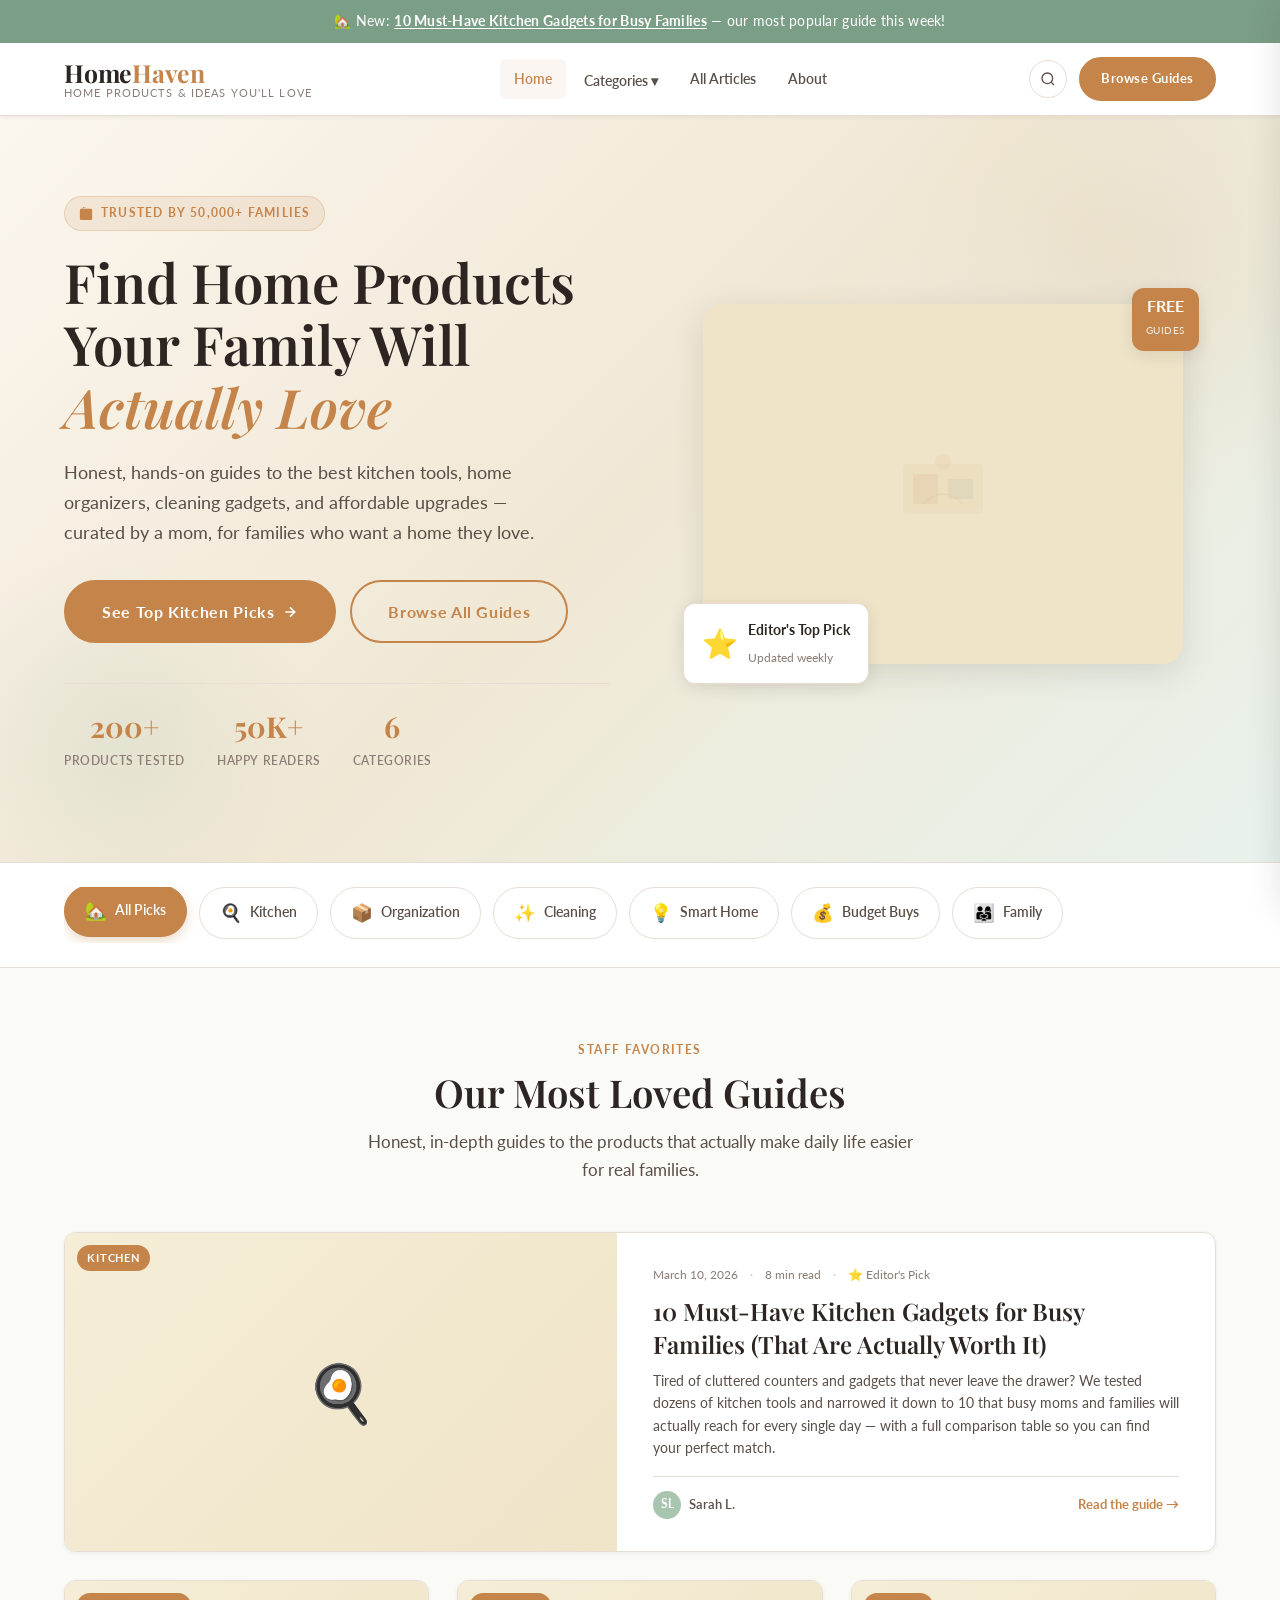
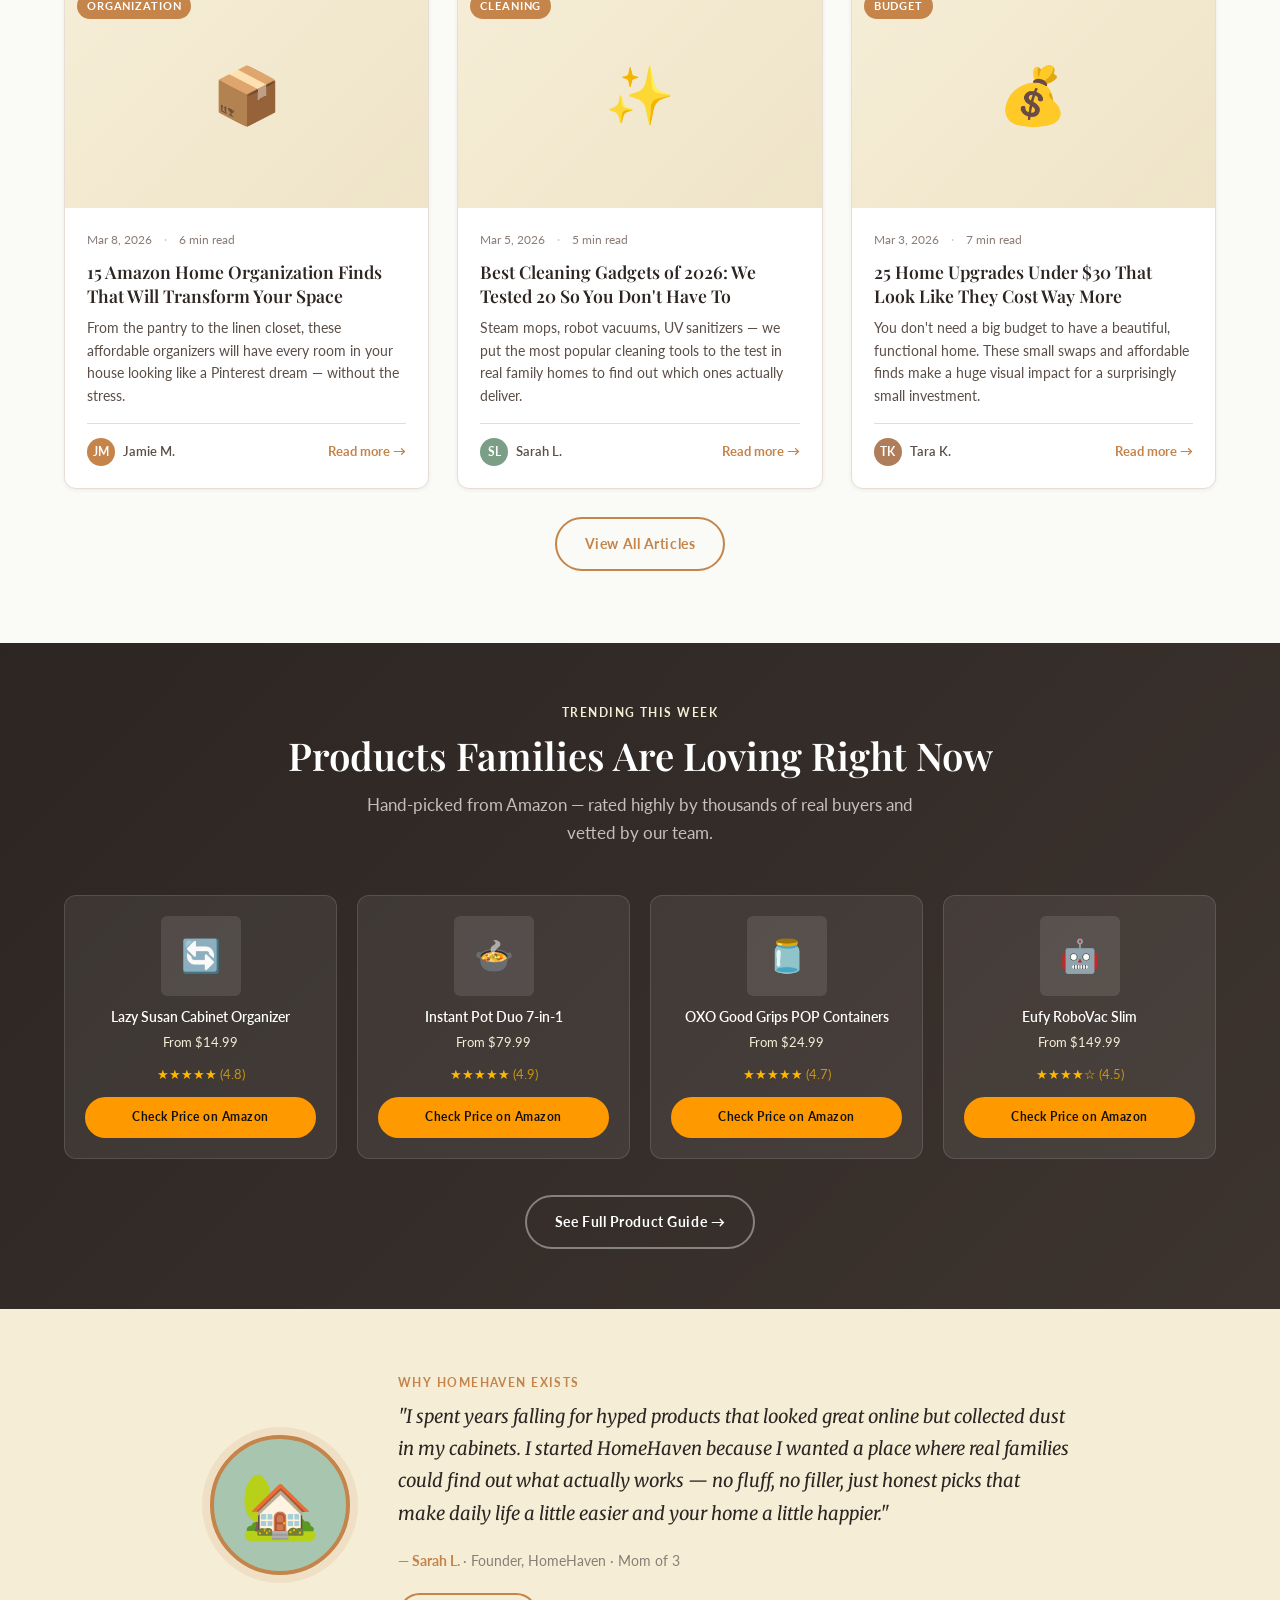
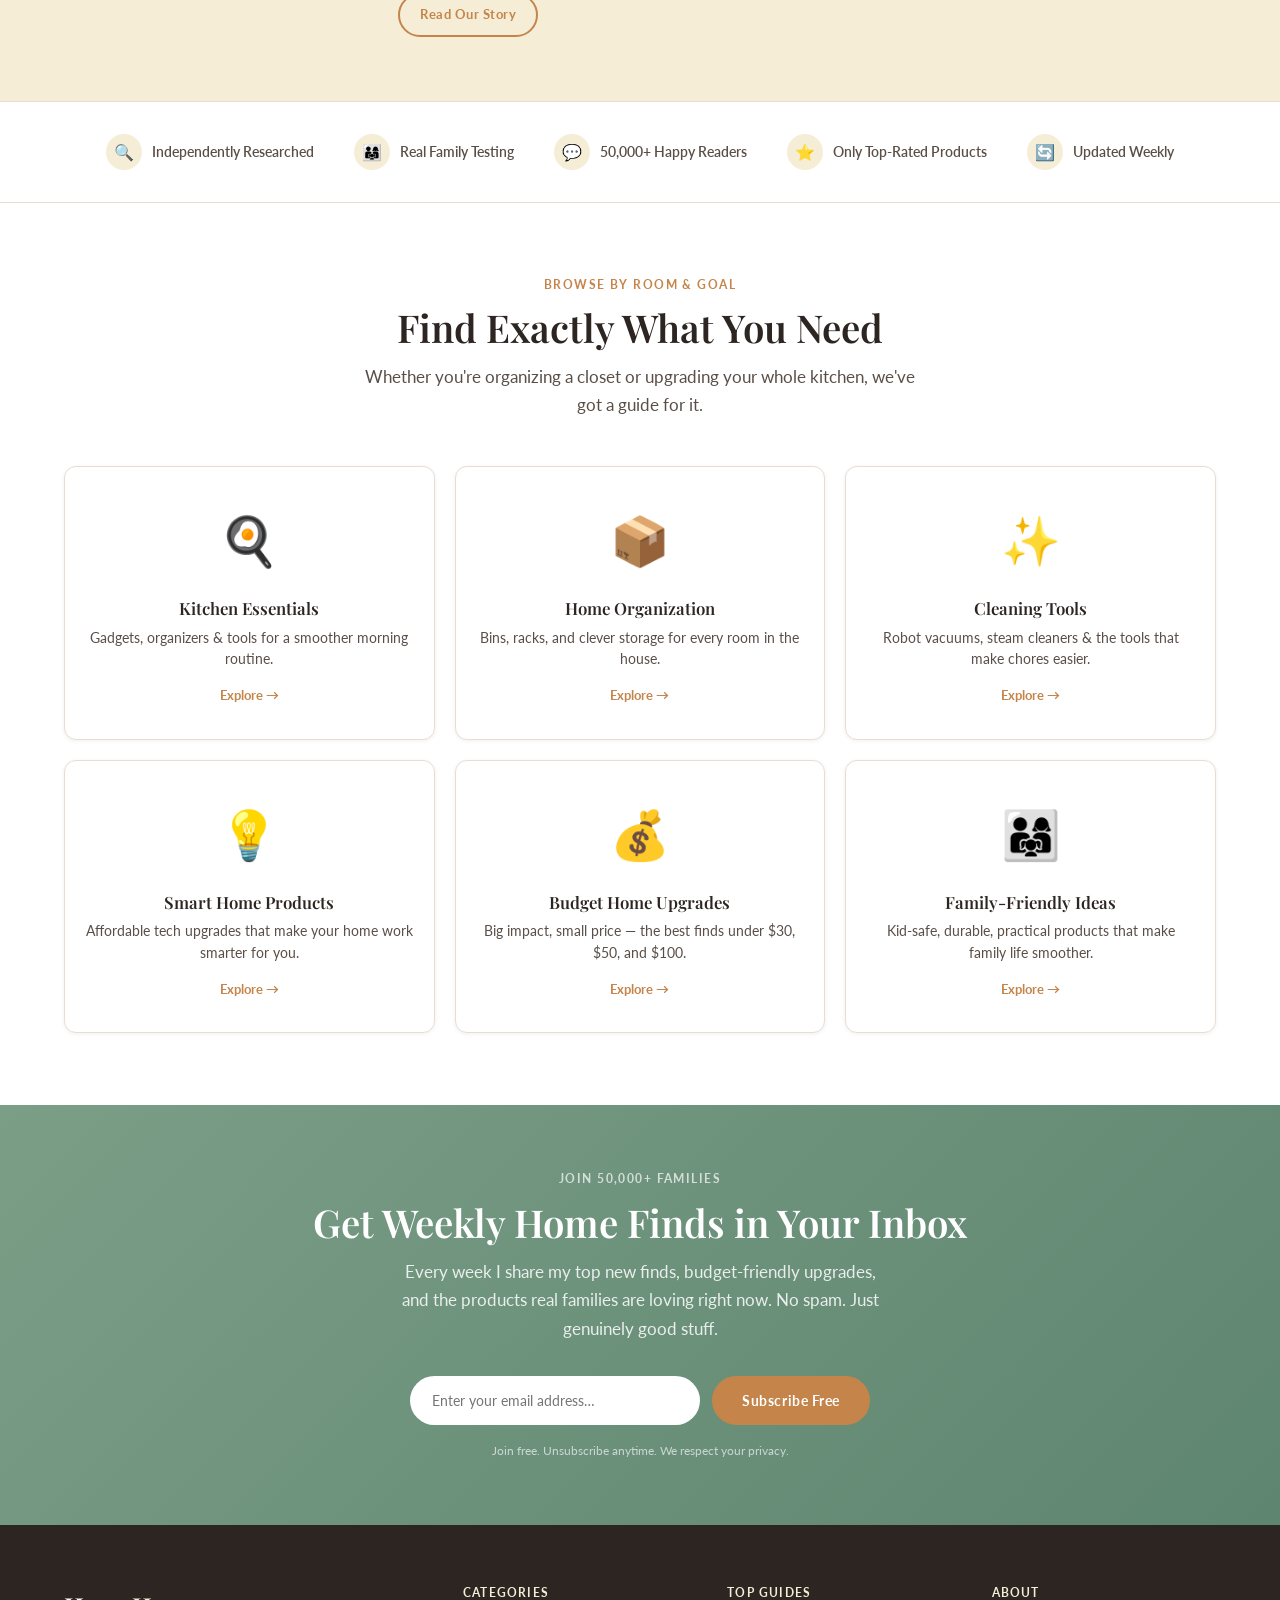
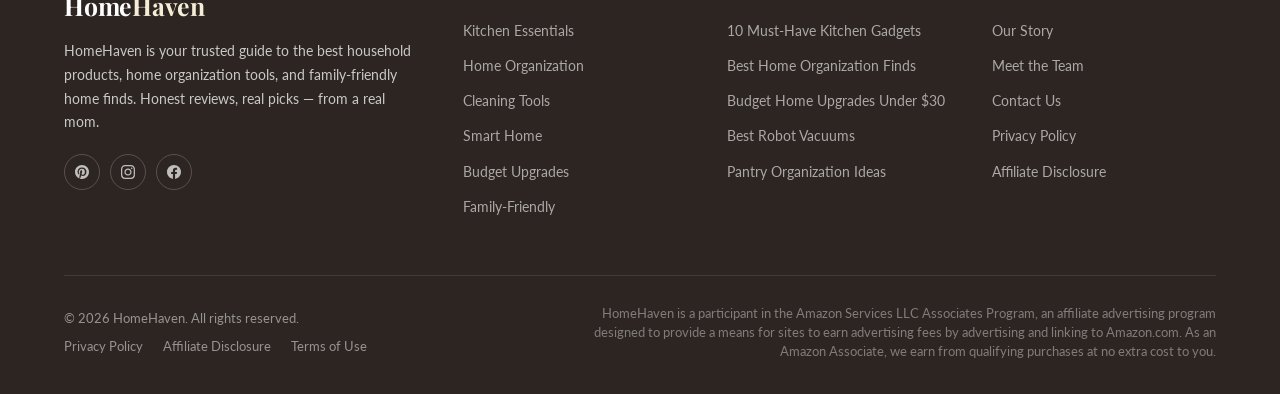
==== index.html @ e40d2f91 "Initial commit: HomeHaven blog website" ====
<!DOCTYPE html>
<html lang="en">
<head>
  <meta charset="UTF-8" />
  <meta name="viewport" content="width=device-width, initial-scale=1.0" />
  <meta name="description" content="Home Haven — your trusted guide to the best home improvement products, kitchen essentials, organization tools, and family-friendly home finds. Honest reviews, real picks." />
  <meta property="og:title" content="Home Haven | Trusted Home Product Guides" />
  <meta property="og:description" content="Discover the best household products, home organization tools, and affordable home upgrades curated for busy moms and families." />
  <meta property="og:type" content="website" />
  <meta name="pinterest-rich-pin" content="true" />
  <title>Home Haven | Trusted Home Product Guides for Families</title>
  <link rel="stylesheet" href="css/styles.css" />
  <link rel="preconnect" href="https://fonts.googleapis.com" />
  <link rel="preconnect" href="https://fonts.gstatic.com" crossorigin />
</head>
<body>

  <!-- Announcement Bar -->
  <div class="announcement-bar" role="banner">
    🏡 New: <a href="post-kitchen-gadgets.html">10 Must-Have Kitchen Gadgets for Busy Families</a> — our most popular guide this week!
  </div>

  <!-- Header -->
  <header class="site-header" role="banner">
    <div class="container header-inner">
      <a href="index.html" class="site-logo" aria-label="Home Haven home">
        <span class="logo-name">Home<span>Haven</span></span>
        <span class="logo-tagline">Home Products &amp; Ideas You'll Love</span>
      </a>

      <nav class="site-nav" aria-label="Main navigation">
        <a href="index.html" class="nav-link active">Home</a>
        <div class="nav-dropdown">
          <a href="blog.html" class="nav-link">Categories ▾</a>
          <div class="nav-dropdown-menu" role="menu">
            <a href="blog.html?cat=kitchen" role="menuitem">🍳 Kitchen Essentials</a>
            <a href="blog.html?cat=organization" role="menuitem">📦 Home Organization</a>
            <a href="blog.html?cat=cleaning" role="menuitem">✨ Cleaning Tools</a>
            <a href="blog.html?cat=smart-home" role="menuitem">💡 Smart Home Products</a>
            <a href="blog.html?cat=budget" role="menuitem">💰 Budget Home Upgrades</a>
            <a href="blog.html?cat=family" role="menuitem">👨‍👩‍👧 Family-Friendly Ideas</a>
          </div>
        </div>
        <a href="blog.html" class="nav-link">All Articles</a>
        <a href="about.html" class="nav-link">About</a>
      </nav>

      <div class="header-actions">
        <button class="search-btn" aria-label="Open search">
          <svg width="16" height="16" fill="none" stroke="currentColor" stroke-width="2" viewBox="0 0 24 24"><circle cx="11" cy="11" r="8"/><path d="m21 21-4.35-4.35"/></svg>
        </button>
        <a href="blog.html" class="btn btn-primary btn-sm">Browse Guides</a>
        <button class="mobile-menu-btn" aria-label="Open menu" aria-expanded="false">
          <span></span><span></span><span></span>
        </button>
      </div>
    </div>
  </header>

  <!-- Mobile Nav -->
  <div class="mobile-overlay" aria-hidden="true"></div>
  <nav class="mobile-nav" aria-label="Mobile navigation">
    <div class="mobile-nav-header">
      <span class="logo-name">Home<span style="color:var(--color-primary)">Haven</span></span>
      <button class="mobile-close-btn" aria-label="Close menu">✕</button>
    </div>
    <div class="mobile-nav-links">
      <a href="index.html">🏠 Home</a>
      <a href="blog.html?cat=kitchen">🍳 Kitchen Essentials</a>
      <a href="blog.html?cat=organization">📦 Home Organization</a>
      <a href="blog.html?cat=cleaning">✨ Cleaning Tools</a>
      <a href="blog.html?cat=smart-home">💡 Smart Home Products</a>
      <a href="blog.html?cat=budget">💰 Budget Upgrades</a>
      <a href="blog.html?cat=family">👨‍👩‍👧 Family Ideas</a>
      <a href="blog.html">📝 All Articles</a>
      <a href="about.html">💛 About Us</a>
    </div>
  </nav>

  <!-- Search Overlay -->
  <div class="search-overlay" role="dialog" aria-label="Search" aria-hidden="true">
    <div class="search-box">
      <div class="search-box-inner">
        <svg width="18" height="18" fill="none" stroke="#8B7D75" stroke-width="2" viewBox="0 0 24 24"><circle cx="11" cy="11" r="8"/><path d="m21 21-4.35-4.35"/></svg>
        <input type="search" placeholder="Search for products, ideas, or guides…" aria-label="Search" />
        <span style="font-size:.8rem;color:var(--color-text-lt);cursor:pointer" onclick="document.querySelector('.search-overlay').classList.remove('open');document.body.style.overflow=''">ESC</span>
      </div>
      <p style="font-size:.8rem;color:var(--color-text-lt);margin-top:12px;text-align:center">
        Try: "kitchen organization", "cleaning gadgets", "budget home ideas"
      </p>
    </div>
  </div>

  <main id="main-content">

    <!-- ===== HERO ===== -->
    <section class="hero" aria-labelledby="hero-title">
      <div class="container hero-inner">
        <div class="hero-content">
          <div class="hero-eyebrow">
            <svg width="14" height="14" fill="currentColor" viewBox="0 0 24 24"><path d="M10.5 1.5H8.25A2.25 2.25 0 006 3.75v.75m0 0H3.75a2.25 2.25 0 00-2.25 2.25v15A2.25 2.25 0 003.75 24h16.5A2.25 2.25 0 0022.5 21.75v-15A2.25 2.25 0 0020.25 4.5h-2.25m-6 0V3.75a2.25 2.25 0 00-2.25-2.25H10.5m0 0h3"/></svg>
            Trusted by 50,000+ Families
          </div>
          <h1 class="hero-title" id="hero-title">
            Find Home Products<br>Your Family Will <em>Actually Love</em>
          </h1>
          <p class="hero-subtitle">
            Honest, hands-on guides to the best kitchen tools, home organizers, cleaning gadgets, and affordable upgrades — curated by a mom, for families who want a home they love.
          </p>
          <div class="hero-actions">
            <a href="post-kitchen-gadgets.html" class="btn btn-primary btn-lg">
              See Top Kitchen Picks
              <svg width="16" height="16" fill="none" stroke="currentColor" stroke-width="2.5" viewBox="0 0 24 24"><path d="M5 12h14M12 5l7 7-7 7"/></svg>
            </a>
            <a href="blog.html" class="btn btn-secondary btn-lg">Browse All Guides</a>
          </div>
          <div class="hero-stats">
            <div class="hero-stat">
              <span class="hero-stat-number">200+</span>
              <span class="hero-stat-label">Products Tested</span>
            </div>
            <div class="hero-stat">
              <span class="hero-stat-number">50K+</span>
              <span class="hero-stat-label">Happy Readers</span>
            </div>
            <div class="hero-stat">
              <span class="hero-stat-number">6</span>
              <span class="hero-stat-label">Categories</span>
            </div>
          </div>
        </div>

        <div class="hero-visual" aria-hidden="true">
          <div class="hero-img-frame">
            <div class="hero-img-main">
              <!-- Replace with a real lifestyle photo -->
              <svg viewBox="0 0 100 80" fill="none" xmlns="http://www.w3.org/2000/svg">
                <rect x="10" y="20" width="80" height="50" rx="4" fill="#C4844A" opacity=".15"/>
                <rect x="20" y="30" width="25" height="30" rx="2" fill="#C4844A" opacity=".3"/>
                <rect x="55" y="35" width="25" height="20" rx="2" fill="#7B9E87" opacity=".3"/>
                <circle cx="50" cy="18" r="8" fill="#C4844A" opacity=".2"/>
                <path d="M30 60 Q50 40 70 60" stroke="#C4844A" stroke-width="1.5" fill="none" opacity=".3"/>
              </svg>
            </div>
            <div class="hero-badge">
              <span class="hero-badge-icon">⭐</span>
              <div class="hero-badge-text">
                <strong>Editor's Top Pick</strong>
                <span>Updated weekly</span>
              </div>
            </div>
            <div class="hero-badge-2">
              <strong>FREE</strong>
              <span>Guides</span>
            </div>
          </div>
        </div>
      </div>
    </section>

    <!-- ===== CATEGORIES STRIP ===== -->
    <section class="categories-strip" aria-label="Browse by category">
      <div class="container">
        <div class="categories-row" role="list">
          <a href="blog.html" class="category-pill active" role="listitem">
            <span>🏡</span> All Picks
          </a>
          <a href="blog.html?cat=kitchen" class="category-pill" role="listitem">
            <span>🍳</span> Kitchen
          </a>
          <a href="blog.html?cat=organization" class="category-pill" role="listitem">
            <span>📦</span> Organization
          </a>
          <a href="blog.html?cat=cleaning" class="category-pill" role="listitem">
            <span>✨</span> Cleaning
          </a>
          <a href="blog.html?cat=smart-home" class="category-pill" role="listitem">
            <span>💡</span> Smart Home
          </a>
          <a href="blog.html?cat=budget" class="category-pill" role="listitem">
            <span>💰</span> Budget Buys
          </a>
          <a href="blog.html?cat=family" class="category-pill" role="listitem">
            <span>👨‍👩‍👧</span> Family
          </a>
        </div>
      </div>
    </section>

    <!-- ===== FEATURED POSTS ===== -->
    <section class="featured-posts section" aria-labelledby="featured-heading">
      <div class="container">
        <div class="section-header">
          <span class="section-eyebrow">Staff Favorites</span>
          <h2 class="section-title" id="featured-heading">Our Most Loved Guides</h2>
          <p class="section-subtitle">Honest, in-depth guides to the products that actually make daily life easier for real families.</p>
        </div>

        <!-- Featured Articles Grid -->
        <div style="display:grid; grid-template-columns: repeat(3,1fr); gap:28px; margin-bottom:28px;">

          <!-- Featured Big Card -->
          <article class="post-card post-card-featured" style="grid-column:1/-1; flex-direction:row; max-height:340px;">
            <div class="post-card-img" style="width:48%;flex-shrink:0;">
              <div class="post-card-img-placeholder" style="height:100%;aspect-ratio:unset;">🍳</div>
              <span class="post-card-category">Kitchen</span>
            </div>
            <div class="post-card-body" style="padding:32px 36px;">
              <div class="post-card-meta">
                <span>March 10, 2026</span>
                <span class="dot">·</span>
                <span>8 min read</span>
                <span class="dot">·</span>
                <span>⭐ Editor's Pick</span>
              </div>
              <h3 class="post-card-title" style="font-size:1.5rem;">
                <a href="post-kitchen-gadgets.html">10 Must-Have Kitchen Gadgets for Busy Families (That Are Actually Worth It)</a>
              </h3>
              <p class="post-card-excerpt">
                Tired of cluttered counters and gadgets that never leave the drawer? We tested dozens of kitchen tools and narrowed it down to 10 that busy moms and families will actually reach for every single day — with a full comparison table so you can find your perfect match.
              </p>
              <div class="post-card-footer">
                <div class="post-card-author">
                  <div class="author-avatar">SL</div>
                  <span>Sarah L.</span>
                </div>
                <a href="post-kitchen-gadgets.html" class="read-more-link">
                  Read the guide →
                </a>
              </div>
            </div>
          </article>

          <!-- Card 2 -->
          <article class="post-card">
            <div class="post-card-img">
              <div class="post-card-img-placeholder">📦</div>
              <span class="post-card-category">Organization</span>
            </div>
            <div class="post-card-body">
              <div class="post-card-meta">
                <span>Mar 8, 2026</span>
                <span class="dot">·</span>
                <span>6 min read</span>
              </div>
              <h3 class="post-card-title">
                <a href="blog.html">15 Amazon Home Organization Finds That Will Transform Your Space</a>
              </h3>
              <p class="post-card-excerpt">From the pantry to the linen closet, these affordable organizers will have every room in your house looking like a Pinterest dream — without the stress.</p>
              <div class="post-card-footer">
                <div class="post-card-author">
                  <div class="author-avatar" style="background:var(--color-primary);">JM</div>
                  <span>Jamie M.</span>
                </div>
                <a href="blog.html" class="read-more-link">Read more →</a>
              </div>
            </div>
          </article>

          <!-- Card 3 -->
          <article class="post-card">
            <div class="post-card-img">
              <div class="post-card-img-placeholder">✨</div>
              <span class="post-card-category">Cleaning</span>
            </div>
            <div class="post-card-body">
              <div class="post-card-meta">
                <span>Mar 5, 2026</span>
                <span class="dot">·</span>
                <span>5 min read</span>
              </div>
              <h3 class="post-card-title">
                <a href="blog.html">Best Cleaning Gadgets of 2026: We Tested 20 So You Don't Have To</a>
              </h3>
              <p class="post-card-excerpt">Steam mops, robot vacuums, UV sanitizers — we put the most popular cleaning tools to the test in real family homes to find out which ones actually deliver.</p>
              <div class="post-card-footer">
                <div class="post-card-author">
                  <div class="author-avatar" style="background:var(--color-sage);">SL</div>
                  <span>Sarah L.</span>
                </div>
                <a href="blog.html" class="read-more-link">Read more →</a>
              </div>
            </div>
          </article>

          <!-- Card 4 -->
          <article class="post-card">
            <div class="post-card-img">
              <div class="post-card-img-placeholder">💰</div>
              <span class="post-card-category">Budget</span>
            </div>
            <div class="post-card-body">
              <div class="post-card-meta">
                <span>Mar 3, 2026</span>
                <span class="dot">·</span>
                <span>7 min read</span>
              </div>
              <h3 class="post-card-title">
                <a href="blog.html">25 Home Upgrades Under $30 That Look Like They Cost Way More</a>
              </h3>
              <p class="post-card-excerpt">You don't need a big budget to have a beautiful, functional home. These small swaps and affordable finds make a huge visual impact for a surprisingly small investment.</p>
              <div class="post-card-footer">
                <div class="post-card-author">
                  <div class="author-avatar" style="background:#B07D5A;">TK</div>
                  <span>Tara K.</span>
                </div>
                <a href="blog.html" class="read-more-link">Read more →</a>
              </div>
            </div>
          </article>

        </div>

        <div class="text-center">
          <a href="blog.html" class="btn btn-secondary">View All Articles</a>
        </div>
      </div>
    </section>

    <!-- ===== TRENDING PRODUCTS ===== -->
    <section class="trending-banner" aria-labelledby="trending-heading">
      <div class="container">
        <div class="section-header">
          <span class="section-eyebrow">Trending This Week</span>
          <h2 class="section-title" id="trending-heading">Products Families Are Loving Right Now</h2>
          <p class="section-subtitle" style="color:rgba(255,255,255,0.7);margin:0 auto;">
            Hand-picked from Amazon — rated highly by thousands of real buyers and vetted by our team.
          </p>
        </div>

        <div class="product-cards-row">

          <div class="product-mini-card" data-product="Lazy Susan Turntable">
            <div class="product-mini-card-img">🔄</div>
            <div class="product-mini-card-name">Lazy Susan Cabinet Organizer</div>
            <div class="product-mini-card-price">From $14.99</div>
            <div class="product-mini-card-rating">★★★★★ <span style="opacity:.7">(4.8)</span></div>
            <a href="#" class="btn btn-amazon btn-sm">Check Price on Amazon</a>
          </div>

          <div class="product-mini-card" data-product="Instant Pot Duo">
            <div class="product-mini-card-img">🍲</div>
            <div class="product-mini-card-name">Instant Pot Duo 7-in-1</div>
            <div class="product-mini-card-price">From $79.99</div>
            <div class="product-mini-card-rating">★★★★★ <span style="opacity:.7">(4.9)</span></div>
            <a href="#" class="btn btn-amazon btn-sm">Check Price on Amazon</a>
          </div>

          <div class="product-mini-card" data-product="OXO Pop Containers">
            <div class="product-mini-card-img">🫙</div>
            <div class="product-mini-card-name">OXO Good Grips POP Containers</div>
            <div class="product-mini-card-price">From $24.99</div>
            <div class="product-mini-card-rating">★★★★★ <span style="opacity:.7">(4.7)</span></div>
            <a href="#" class="btn btn-amazon btn-sm">Check Price on Amazon</a>
          </div>

          <div class="product-mini-card" data-product="Eufy Robot Vacuum">
            <div class="product-mini-card-img">🤖</div>
            <div class="product-mini-card-name">Eufy RoboVac Slim</div>
            <div class="product-mini-card-price">From $149.99</div>
            <div class="product-mini-card-rating">★★★★☆ <span style="opacity:.7">(4.5)</span></div>
            <a href="#" class="btn btn-amazon btn-sm">Check Price on Amazon</a>
          </div>

        </div>

        <div class="text-center" style="margin-top:36px;">
          <a href="post-kitchen-gadgets.html" class="btn btn-secondary" style="border-color:rgba(255,255,255,0.4);color:white;">
            See Full Product Guide →
          </a>
        </div>
      </div>
    </section>

    <!-- ===== ABOUT STRIP ===== -->
    <section class="about-strip" aria-labelledby="about-heading">
      <div class="container">
        <div class="about-strip-inner">
          <div class="about-avatar-ring" aria-hidden="true">🏡</div>
          <div class="about-text">
            <span class="section-eyebrow">Why HomeHaven Exists</span>
            <blockquote>
              "I spent years falling for hyped products that looked great online but collected dust in my cabinets. I started HomeHaven because I wanted a place where real families could find out what actually works — no fluff, no filler, just honest picks that make daily life a little easier and your home a little happier."
            </blockquote>
            <cite>— Sarah L. <span>· Founder, HomeHaven · Mom of 3</span></cite>
            <div style="margin-top:20px;">
              <a href="about.html" class="btn btn-secondary btn-sm">Read Our Story</a>
            </div>
          </div>
        </div>
      </div>
    </section>

    <!-- ===== TRUST STRIP ===== -->
    <div class="trust-strip" aria-label="Why trust HomeHaven">
      <div class="container">
        <div class="trust-items">
          <div class="trust-item">
            <div class="trust-item-icon">🔍</div>
            <span>Independently Researched</span>
          </div>
          <div class="trust-item">
            <div class="trust-item-icon">👨‍👩‍👧</div>
            <span>Real Family Testing</span>
          </div>
          <div class="trust-item">
            <div class="trust-item-icon">💬</div>
            <span>50,000+ Happy Readers</span>
          </div>
          <div class="trust-item">
            <div class="trust-item-icon">⭐</div>
            <span>Only Top-Rated Products</span>
          </div>
          <div class="trust-item">
            <div class="trust-item-icon">🔄</div>
            <span>Updated Weekly</span>
          </div>
        </div>
      </div>
    </div>

    <!-- ===== MORE CATEGORIES ===== -->
    <section class="section" style="background:var(--color-white);" aria-labelledby="categories-heading">
      <div class="container">
        <div class="section-header">
          <span class="section-eyebrow">Browse by Room &amp; Goal</span>
          <h2 class="section-title" id="categories-heading">Find Exactly What You Need</h2>
          <p class="section-subtitle">Whether you're organizing a closet or upgrading your whole kitchen, we've got a guide for it.</p>
        </div>

        <div class="grid-3" style="gap:20px;">

          <a href="blog.html?cat=kitchen" class="post-card" style="text-decoration:none; text-align:center; padding:32px 20px; align-items:center;" aria-label="Browse Kitchen Essentials">
            <div style="font-size:3rem; margin-bottom:16px;">🍳</div>
            <h3 class="post-card-title" style="font-size:1.05rem; margin-bottom:8px;">Kitchen Essentials</h3>
            <p class="post-card-excerpt" style="font-size:.85rem; margin:0;">Gadgets, organizers &amp; tools for a smoother morning routine.</p>
            <span class="read-more-link" style="justify-content:center; margin-top:14px;">Explore →</span>
          </a>

          <a href="blog.html?cat=organization" class="post-card" style="text-decoration:none; text-align:center; padding:32px 20px; align-items:center;" aria-label="Browse Home Organization">
            <div style="font-size:3rem; margin-bottom:16px;">📦</div>
            <h3 class="post-card-title" style="font-size:1.05rem; margin-bottom:8px;">Home Organization</h3>
            <p class="post-card-excerpt" style="font-size:.85rem; margin:0;">Bins, racks, and clever storage for every room in the house.</p>
            <span class="read-more-link" style="justify-content:center; margin-top:14px;">Explore →</span>
          </a>

          <a href="blog.html?cat=cleaning" class="post-card" style="text-decoration:none; text-align:center; padding:32px 20px; align-items:center;" aria-label="Browse Cleaning Tools">
            <div style="font-size:3rem; margin-bottom:16px;">✨</div>
            <h3 class="post-card-title" style="font-size:1.05rem; margin-bottom:8px;">Cleaning Tools</h3>
            <p class="post-card-excerpt" style="font-size:.85rem; margin:0;">Robot vacuums, steam cleaners &amp; the tools that make chores easier.</p>
            <span class="read-more-link" style="justify-content:center; margin-top:14px;">Explore →</span>
          </a>

          <a href="blog.html?cat=smart-home" class="post-card" style="text-decoration:none; text-align:center; padding:32px 20px; align-items:center;" aria-label="Browse Smart Home Products">
            <div style="font-size:3rem; margin-bottom:16px;">💡</div>
            <h3 class="post-card-title" style="font-size:1.05rem; margin-bottom:8px;">Smart Home Products</h3>
            <p class="post-card-excerpt" style="font-size:.85rem; margin:0;">Affordable tech upgrades that make your home work smarter for you.</p>
            <span class="read-more-link" style="justify-content:center; margin-top:14px;">Explore →</span>
          </a>

          <a href="blog.html?cat=budget" class="post-card" style="text-decoration:none; text-align:center; padding:32px 20px; align-items:center;" aria-label="Browse Budget Home Upgrades">
            <div style="font-size:3rem; margin-bottom:16px;">💰</div>
            <h3 class="post-card-title" style="font-size:1.05rem; margin-bottom:8px;">Budget Home Upgrades</h3>
            <p class="post-card-excerpt" style="font-size:.85rem; margin:0;">Big impact, small price — the best finds under $30, $50, and $100.</p>
            <span class="read-more-link" style="justify-content:center; margin-top:14px;">Explore →</span>
          </a>

          <a href="blog.html?cat=family" class="post-card" style="text-decoration:none; text-align:center; padding:32px 20px; align-items:center;" aria-label="Browse Family-Friendly Home Ideas">
            <div style="font-size:3rem; margin-bottom:16px;">👨‍👩‍👧</div>
            <h3 class="post-card-title" style="font-size:1.05rem; margin-bottom:8px;">Family-Friendly Ideas</h3>
            <p class="post-card-excerpt" style="font-size:.85rem; margin:0;">Kid-safe, durable, practical products that make family life smoother.</p>
            <span class="read-more-link" style="justify-content:center; margin-top:14px;">Explore →</span>
          </a>

        </div>
      </div>
    </section>

    <!-- ===== NEWSLETTER ===== -->
    <section class="newsletter-section" aria-labelledby="newsletter-heading">
      <div class="container">
        <span class="section-eyebrow" style="color:rgba(255,255,255,0.7);">Join 50,000+ Families</span>
        <h2 class="section-title" id="newsletter-heading">Get Weekly Home Finds in Your Inbox</h2>
        <p class="newsletter-subtitle">
          Every week I share my top new finds, budget-friendly upgrades, and the products real families are loving right now. No spam. Just genuinely good stuff.
        </p>
        <form class="newsletter-form" novalidate>
          <label for="newsletter-email" class="visually-hidden">Your email address</label>
          <input
            class="newsletter-input"
            type="email"
            id="newsletter-email"
            name="email"
            placeholder="Enter your email address…"
            autocomplete="email"
            required
          />
          <button type="submit" class="btn btn-primary">Subscribe Free</button>
        </form>
        <p class="newsletter-disclaimer">Join free. Unsubscribe anytime. We respect your privacy.</p>
      </div>
    </section>

  </main>

  <!-- Footer -->
  <footer class="site-footer" role="contentinfo">
    <div class="container">
      <div class="footer-grid">

        <div class="footer-brand">
          <a href="index.html" class="logo-name">Home<span>Haven</span></a>
          <p>
            HomeHaven is your trusted guide to the best household products, home organization tools, and family-friendly home finds. Honest reviews, real picks — from a real mom.
          </p>
          <div class="social-links" aria-label="Social media links">
            <a href="#" class="social-link" aria-label="Pinterest">
              <svg width="14" height="14" fill="currentColor" viewBox="0 0 24 24"><path d="M12 0C5.373 0 0 5.373 0 12c0 5.084 3.163 9.426 7.627 11.174-.105-.949-.2-2.405.042-3.441.218-.937 1.407-5.965 1.407-5.965s-.359-.719-.359-1.782c0-1.668.967-2.914 2.171-2.914 1.023 0 1.518.769 1.518 1.69 0 1.029-.655 2.568-.994 3.995-.283 1.194.599 2.169 1.777 2.169 2.133 0 3.772-2.249 3.772-5.495 0-2.873-2.064-4.882-5.012-4.882-3.414 0-5.418 2.561-5.418 5.207 0 1.031.397 2.138.893 2.738a.36.36 0 01.083.345l-.333 1.36c-.053.22-.174.267-.402.161-1.499-.698-2.436-2.889-2.436-4.649 0-3.785 2.75-7.262 7.929-7.262 4.163 0 7.398 2.967 7.398 6.931 0 4.136-2.607 7.464-6.227 7.464-1.216 0-2.359-.632-2.75-1.378l-.748 2.853c-.271 1.043-1.002 2.35-1.492 3.146C9.57 23.812 10.763 24 12 24c6.627 0 12-5.373 12-12S18.627 0 12 0z"/></svg>
            </a>
            <a href="#" class="social-link" aria-label="Instagram">
              <svg width="14" height="14" fill="currentColor" viewBox="0 0 24 24"><path d="M12 2.163c3.204 0 3.584.012 4.85.07 3.252.148 4.771 1.691 4.919 4.919.058 1.265.069 1.645.069 4.849 0 3.205-.012 3.584-.069 4.849-.149 3.225-1.664 4.771-4.919 4.919-1.266.058-1.644.07-4.85.07-3.204 0-3.584-.012-4.849-.07-3.26-.149-4.771-1.699-4.919-4.92-.058-1.265-.07-1.644-.07-4.849 0-3.204.013-3.583.07-4.849.149-3.227 1.664-4.771 4.919-4.919 1.266-.057 1.645-.069 4.849-.069zm0-2.163c-3.259 0-3.667.014-4.947.072-4.358.2-6.78 2.618-6.98 6.98-.059 1.281-.073 1.689-.073 4.948 0 3.259.014 3.668.072 4.948.2 4.358 2.618 6.78 6.98 6.98 1.281.058 1.689.072 4.948.072 3.259 0 3.668-.014 4.948-.072 4.354-.2 6.782-2.618 6.979-6.98.059-1.28.073-1.689.073-4.948 0-3.259-.014-3.667-.072-4.947-.196-4.354-2.617-6.78-6.979-6.98-1.281-.059-1.69-.073-4.949-.073zm0 5.838c-3.403 0-6.162 2.759-6.162 6.162s2.759 6.163 6.162 6.163 6.162-2.759 6.162-6.163c0-3.403-2.759-6.162-6.162-6.162zm0 10.162c-2.209 0-4-1.79-4-4 0-2.209 1.791-4 4-4s4 1.791 4 4c0 2.21-1.791 4-4 4zm6.406-11.845c-.796 0-1.441.645-1.441 1.44s.645 1.44 1.441 1.44c.795 0 1.439-.645 1.439-1.44s-.644-1.44-1.439-1.44z"/></svg>
            </a>
            <a href="#" class="social-link" aria-label="Facebook">
              <svg width="14" height="14" fill="currentColor" viewBox="0 0 24 24"><path d="M24 12.073c0-6.627-5.373-12-12-12s-12 5.373-12 12c0 5.99 4.388 10.954 10.125 11.854v-8.385H7.078v-3.47h3.047V9.43c0-3.007 1.792-4.669 4.533-4.669 1.312 0 2.686.235 2.686.235v2.953H15.83c-1.491 0-1.956.925-1.956 1.874v2.25h3.328l-.532 3.47h-2.796v8.385C19.612 23.027 24 18.062 24 12.073z"/></svg>
            </a>
          </div>
        </div>

        <div class="footer-col">
          <h4>Categories</h4>
          <ul>
            <li><a href="blog.html?cat=kitchen">Kitchen Essentials</a></li>
            <li><a href="blog.html?cat=organization">Home Organization</a></li>
            <li><a href="blog.html?cat=cleaning">Cleaning Tools</a></li>
            <li><a href="blog.html?cat=smart-home">Smart Home</a></li>
            <li><a href="blog.html?cat=budget">Budget Upgrades</a></li>
            <li><a href="blog.html?cat=family">Family-Friendly</a></li>
          </ul>
        </div>

        <div class="footer-col">
          <h4>Top Guides</h4>
          <ul>
            <li><a href="post-kitchen-gadgets.html">10 Must-Have Kitchen Gadgets</a></li>
            <li><a href="blog.html">Best Home Organization Finds</a></li>
            <li><a href="blog.html">Budget Home Upgrades Under $30</a></li>
            <li><a href="blog.html">Best Robot Vacuums</a></li>
            <li><a href="blog.html">Pantry Organization Ideas</a></li>
          </ul>
        </div>

        <div class="footer-col">
          <h4>About</h4>
          <ul>
            <li><a href="about.html">Our Story</a></li>
            <li><a href="about.html#team">Meet the Team</a></li>
            <li><a href="about.html#contact">Contact Us</a></li>
            <li><a href="#privacy">Privacy Policy</a></li>
            <li><a href="#affiliate">Affiliate Disclosure</a></li>
          </ul>
        </div>

      </div>

      <div class="footer-bottom">
        <div>
          <p style="color:rgba(255,255,255,0.5);">© 2026 HomeHaven. All rights reserved.</p>
          <div class="footer-links" style="margin-top:6px;">
            <a href="#privacy">Privacy Policy</a>
            <a href="#affiliate">Affiliate Disclosure</a>
            <a href="#terms">Terms of Use</a>
          </div>
        </div>
        <p class="footer-disclaimer">
          HomeHaven is a participant in the Amazon Services LLC Associates Program, an affiliate advertising program designed to provide a means for sites to earn advertising fees by advertising and linking to Amazon.com. As an Amazon Associate, we earn from qualifying purchases at no extra cost to you.
        </p>
      </div>
    </div>
  </footer>

  <script src="js/main.js"></script>
</body>
</html>
---- css/styles.css ----
/* ===================================
   HOME HAVEN - Main Stylesheet
   =================================== */

/* --- Google Fonts Import --- */
@import url('https://fonts.googleapis.com/css2?family=Playfair+Display:ital,wght@0,400;0,600;0,700;1,400&family=Lato:wght@300;400;700&family=Merriweather:ital,wght@0,300;0,400;1,300&display=swap');

/* --- CSS Variables --- */
:root {
  --color-bg:         #FAFAF7;
  --color-white:      #FFFFFF;
  --color-cream:      #F5EDD6;
  --color-cream-mid:  #EFE4C8;
  --color-primary:    #C4844A;
  --color-primary-dk: #A86A32;
  --color-sage:       #7B9E87;
  --color-sage-lt:    #A8C5B0;
  --color-text:       #2C2522;
  --color-text-mid:   #5A4E47;
  --color-text-lt:    #8B7D75;
  --color-border:     #E8DDD4;
  --color-card-bg:    #FFFFFF;

  --font-heading:  'Playfair Display', Georgia, serif;
  --font-body:     'Lato', 'Helvetica Neue', Arial, sans-serif;
  --font-serif:    'Merriweather', Georgia, serif;

  --radius-sm:   6px;
  --radius-md:   12px;
  --radius-lg:   20px;
  --radius-pill: 100px;

  --shadow-sm: 0 1px 4px rgba(44,37,34,0.07);
  --shadow-md: 0 4px 16px rgba(44,37,34,0.10);
  --shadow-lg: 0 8px 32px rgba(44,37,34,0.13);

  --transition: 0.22s ease;
  --max-width: 1200px;
}

/* --- Reset & Base --- */
*, *::before, *::after { box-sizing: border-box; margin: 0; padding: 0; }

html { scroll-behavior: smooth; }

body {
  font-family: var(--font-body);
  background-color: var(--color-bg);
  color: var(--color-text);
  font-size: 16px;
  line-height: 1.7;
  -webkit-font-smoothing: antialiased;
}

img { max-width: 100%; height: auto; display: block; }

a { color: inherit; text-decoration: none; transition: color var(--transition); }

ul { list-style: none; }

/* ===================================
   TYPOGRAPHY
   =================================== */
h1, h2, h3, h4, h5 {
  font-family: var(--font-heading);
  color: var(--color-text);
  line-height: 1.25;
  font-weight: 600;
}

.section-eyebrow {
  font-family: var(--font-body);
  font-size: 0.75rem;
  font-weight: 700;
  letter-spacing: 0.12em;
  text-transform: uppercase;
  color: var(--color-primary);
  display: block;
  margin-bottom: 0.5rem;
}

.section-title {
  font-size: clamp(1.75rem, 4vw, 2.4rem);
  margin-bottom: 0.75rem;
}

.section-subtitle {
  font-size: 1.05rem;
  color: var(--color-text-mid);
  max-width: 560px;
  line-height: 1.65;
}

/* ===================================
   LAYOUT UTILITIES
   =================================== */
.container {
  width: 100%;
  max-width: var(--max-width);
  margin: 0 auto;
  padding: 0 24px;
}

.section { padding: 72px 0; }

.section-header {
  text-align: center;
  margin-bottom: 48px;
}

.section-header .section-subtitle {
  margin: 0 auto;
}

.grid-2 { display: grid; grid-template-columns: repeat(2, 1fr); gap: 28px; }
.grid-3 { display: grid; grid-template-columns: repeat(3, 1fr); gap: 28px; }
.grid-4 { display: grid; grid-template-columns: repeat(4, 1fr); gap: 24px; }

.flex { display: flex; }
.flex-center { display: flex; align-items: center; justify-content: center; }
.flex-between { display: flex; align-items: center; justify-content: space-between; }
.flex-wrap { flex-wrap: wrap; }
.gap-sm { gap: 8px; }
.gap-md { gap: 16px; }
.gap-lg { gap: 24px; }

/* ===================================
   BUTTONS
   =================================== */
.btn {
  display: inline-flex;
  align-items: center;
  justify-content: center;
  gap: 8px;
  padding: 13px 28px;
  font-family: var(--font-body);
  font-size: 0.875rem;
  font-weight: 700;
  letter-spacing: 0.04em;
  border-radius: var(--radius-pill);
  cursor: pointer;
  border: 2px solid transparent;
  transition: all var(--transition);
  white-space: nowrap;
  text-decoration: none;
}

.btn-primary {
  background: var(--color-primary);
  color: var(--color-white);
  border-color: var(--color-primary);
}
.btn-primary:hover {
  background: var(--color-primary-dk);
  border-color: var(--color-primary-dk);
  transform: translateY(-1px);
  box-shadow: 0 6px 20px rgba(196,132,74,0.35);
  color: var(--color-white);
}

.btn-secondary {
  background: transparent;
  color: var(--color-primary);
  border-color: var(--color-primary);
}
.btn-secondary:hover {
  background: var(--color-primary);
  color: var(--color-white);
  transform: translateY(-1px);
}

.btn-amazon {
  background: #FF9900;
  color: #111;
  border-color: #FF9900;
  font-weight: 700;
}
.btn-amazon:hover {
  background: #E68A00;
  border-color: #E68A00;
  transform: translateY(-1px);
  box-shadow: 0 6px 20px rgba(255,153,0,0.4);
  color: #111;
}

.btn-sm {
  padding: 9px 20px;
  font-size: 0.8rem;
}

.btn-lg {
  padding: 16px 36px;
  font-size: 1rem;
}

/* ===================================
   ANNOUNCEMENT BAR
   =================================== */
.announcement-bar {
  background: var(--color-sage);
  color: white;
  text-align: center;
  padding: 10px 24px;
  font-size: 0.85rem;
  font-weight: 400;
  letter-spacing: 0.02em;
}

.announcement-bar a {
  color: white;
  font-weight: 700;
  text-decoration: underline;
  text-underline-offset: 2px;
}

/* ===================================
   HEADER / NAVIGATION
   =================================== */
.site-header {
  background: var(--color-white);
  border-bottom: 1px solid var(--color-border);
  position: sticky;
  top: 0;
  z-index: 100;
  box-shadow: var(--shadow-sm);
}

.header-inner {
  display: flex;
  align-items: center;
  justify-content: space-between;
  height: 72px;
  gap: 24px;
}

.site-logo {
  display: flex;
  flex-direction: column;
  line-height: 1.1;
  text-decoration: none;
  flex-shrink: 0;
}

.logo-name {
  font-family: var(--font-heading);
  font-size: 1.55rem;
  font-weight: 700;
  color: var(--color-text);
  letter-spacing: -0.01em;
}

.logo-name span { color: var(--color-primary); }

.logo-tagline {
  font-size: 0.7rem;
  font-weight: 400;
  letter-spacing: 0.1em;
  text-transform: uppercase;
  color: var(--color-text-lt);
}

.site-nav { display: flex; align-items: center; gap: 4px; }

.nav-link {
  padding: 8px 14px;
  font-size: 0.875rem;
  font-weight: 600;
  color: var(--color-text-mid);
  border-radius: var(--radius-sm);
  transition: all var(--transition);
  text-decoration: none;
}

.nav-link:hover, .nav-link.active {
  color: var(--color-primary);
  background: rgba(196,132,74,0.07);
}

.nav-dropdown { position: relative; }

.nav-dropdown-menu {
  position: absolute;
  top: calc(100% + 8px);
  left: 0;
  background: var(--color-white);
  border: 1px solid var(--color-border);
  border-radius: var(--radius-md);
  box-shadow: var(--shadow-lg);
  min-width: 220px;
  padding: 8px 0;
  opacity: 0;
  pointer-events: none;
  transform: translateY(-6px);
  transition: all var(--transition);
  z-index: 200;
}

.nav-dropdown:hover .nav-dropdown-menu {
  opacity: 1;
  pointer-events: auto;
  transform: translateY(0);
}

.nav-dropdown-menu a {
  display: block;
  padding: 10px 20px;
  font-size: 0.875rem;
  color: var(--color-text-mid);
  transition: all var(--transition);
}

.nav-dropdown-menu a:hover {
  background: var(--color-cream);
  color: var(--color-primary);
  padding-left: 26px;
}

.header-actions { display: flex; align-items: center; gap: 12px; }

.search-btn {
  width: 38px; height: 38px;
  border-radius: 50%;
  border: 1px solid var(--color-border);
  background: transparent;
  cursor: pointer;
  display: flex; align-items: center; justify-content: center;
  color: var(--color-text-mid);
  transition: all var(--transition);
  font-size: 1rem;
}

.search-btn:hover {
  background: var(--color-cream);
  border-color: var(--color-primary);
  color: var(--color-primary);
}

.mobile-menu-btn {
  display: none;
  width: 38px; height: 38px;
  border-radius: var(--radius-sm);
  border: 1px solid var(--color-border);
  background: transparent;
  cursor: pointer;
  flex-direction: column;
  align-items: center;
  justify-content: center;
  gap: 5px;
  padding: 8px;
}

.mobile-menu-btn span {
  display: block;
  width: 20px;
  height: 2px;
  background: var(--color-text);
  border-radius: 2px;
  transition: all var(--transition);
}

/* ===================================
   HERO SECTION
   =================================== */
.hero {
  background: linear-gradient(135deg, #FBF6EE 0%, #F0E8D5 50%, #E8F2EC 100%);
  padding: 80px 0 90px;
  position: relative;
  overflow: hidden;
}

.hero::before {
  content: '';
  position: absolute;
  top: -100px; right: -100px;
  width: 500px; height: 500px;
  background: radial-gradient(circle, rgba(196,132,74,0.1) 0%, transparent 70%);
  pointer-events: none;
}

.hero::after {
  content: '';
  position: absolute;
  bottom: -80px; left: -80px;
  width: 400px; height: 400px;
  background: radial-gradient(circle, rgba(123,158,135,0.12) 0%, transparent 70%);
  pointer-events: none;
}

.hero-inner {
  display: grid;
  grid-template-columns: 1fr 1fr;
  gap: 60px;
  align-items: center;
  position: relative;
  z-index: 1;
}

.hero-eyebrow {
  display: inline-flex;
  align-items: center;
  gap: 8px;
  background: rgba(196,132,74,0.12);
  border: 1px solid rgba(196,132,74,0.25);
  color: var(--color-primary);
  font-size: 0.75rem;
  font-weight: 700;
  letter-spacing: 0.1em;
  text-transform: uppercase;
  padding: 6px 14px;
  border-radius: var(--radius-pill);
  margin-bottom: 20px;
}

.hero-title {
  font-size: clamp(2.2rem, 5vw, 3.4rem);
  line-height: 1.15;
  margin-bottom: 20px;
  color: var(--color-text);
}

.hero-title em {
  font-style: italic;
  color: var(--color-primary);
}

.hero-subtitle {
  font-size: 1.1rem;
  color: var(--color-text-mid);
  line-height: 1.7;
  margin-bottom: 32px;
  max-width: 480px;
}

.hero-actions { display: flex; gap: 14px; flex-wrap: wrap; margin-bottom: 40px; }

.hero-stats {
  display: flex;
  gap: 32px;
  padding-top: 28px;
  border-top: 1px solid var(--color-border);
}

.hero-stat { text-align: center; }

.hero-stat-number {
  font-family: var(--font-heading);
  font-size: 1.8rem;
  font-weight: 700;
  color: var(--color-primary);
  display: block;
  line-height: 1;
  margin-bottom: 4px;
}

.hero-stat-label {
  font-size: 0.75rem;
  color: var(--color-text-lt);
  font-weight: 600;
  letter-spacing: 0.05em;
  text-transform: uppercase;
}

/* Hero Image Side */
.hero-visual {
  position: relative;
  display: flex;
  justify-content: center;
  align-items: center;
}

.hero-img-frame {
  position: relative;
  width: 100%;
  max-width: 480px;
}

.hero-img-main {
  width: 100%;
  aspect-ratio: 4/3;
  border-radius: var(--radius-lg);
  overflow: hidden;
  box-shadow: var(--shadow-lg);
  background: var(--color-cream-mid);
  display: flex;
  align-items: center;
  justify-content: center;
}

.hero-img-main svg {
  width: 100px;
  opacity: 0.35;
}

.hero-badge {
  position: absolute;
  bottom: -20px;
  left: -20px;
  background: var(--color-white);
  border-radius: var(--radius-md);
  padding: 14px 18px;
  box-shadow: var(--shadow-md);
  border: 1px solid var(--color-border);
  display: flex;
  align-items: center;
  gap: 10px;
  min-width: 180px;
}

.hero-badge-icon {
  font-size: 1.8rem;
  line-height: 1;
}

.hero-badge-text strong {
  display: block;
  font-size: 0.875rem;
  font-weight: 700;
  color: var(--color-text);
}

.hero-badge-text span {
  font-size: 0.75rem;
  color: var(--color-text-lt);
}

.hero-badge-2 {
  position: absolute;
  top: -16px;
  right: -16px;
  background: var(--color-primary);
  color: white;
  border-radius: var(--radius-md);
  padding: 10px 14px;
  box-shadow: var(--shadow-md);
  text-align: center;
}

.hero-badge-2 strong {
  display: block;
  font-size: 1rem;
  font-weight: 700;
  line-height: 1;
}

.hero-badge-2 span {
  font-size: 0.65rem;
  opacity: 0.85;
  letter-spacing: 0.05em;
  text-transform: uppercase;
}

/* ===================================
   CATEGORY STRIP
   =================================== */
.categories-strip {
  background: var(--color-white);
  border-top: 1px solid var(--color-border);
  border-bottom: 1px solid var(--color-border);
  padding: 24px 0;
}

.categories-row {
  display: flex;
  gap: 12px;
  overflow-x: auto;
  padding-bottom: 4px;
  scrollbar-width: none;
  -ms-overflow-style: none;
}

.categories-row::-webkit-scrollbar { display: none; }

.category-pill {
  display: inline-flex;
  align-items: center;
  gap: 8px;
  padding: 10px 20px;
  border-radius: var(--radius-pill);
  font-size: 0.85rem;
  font-weight: 600;
  white-space: nowrap;
  border: 1.5px solid var(--color-border);
  background: var(--color-white);
  color: var(--color-text-mid);
  cursor: pointer;
  transition: all var(--transition);
  text-decoration: none;
  flex-shrink: 0;
}

.category-pill:hover, .category-pill.active {
  background: var(--color-primary);
  border-color: var(--color-primary);
  color: white;
  transform: translateY(-2px);
  box-shadow: 0 4px 12px rgba(196,132,74,0.3);
}

.category-pill span:first-child { font-size: 1.1rem; }

/* ===================================
   FEATURED POSTS
   =================================== */
.featured-posts { background: var(--color-bg); }

.post-card {
  background: var(--color-card-bg);
  border-radius: var(--radius-md);
  overflow: hidden;
  border: 1px solid var(--color-border);
  box-shadow: var(--shadow-sm);
  transition: all var(--transition);
  display: flex;
  flex-direction: column;
}

.post-card:hover {
  transform: translateY(-4px);
  box-shadow: var(--shadow-md);
  border-color: var(--color-cream-mid);
}

.post-card-img {
  aspect-ratio: 16/10;
  overflow: hidden;
  background: var(--color-cream);
  position: relative;
}

.post-card-img img {
  width: 100%;
  height: 100%;
  object-fit: cover;
  transition: transform 0.4s ease;
}

.post-card:hover .post-card-img img { transform: scale(1.03); }

.post-card-img-placeholder {
  width: 100%;
  height: 100%;
  display: flex;
  align-items: center;
  justify-content: center;
  font-size: 3.5rem;
  background: linear-gradient(135deg, var(--color-cream), var(--color-cream-mid));
}

.post-card-category {
  position: absolute;
  top: 12px;
  left: 12px;
  background: var(--color-primary);
  color: white;
  font-size: 0.68rem;
  font-weight: 700;
  letter-spacing: 0.08em;
  text-transform: uppercase;
  padding: 4px 10px;
  border-radius: var(--radius-pill);
}

.post-card-body {
  padding: 22px;
  display: flex;
  flex-direction: column;
  flex: 1;
}

.post-card-meta {
  display: flex;
  align-items: center;
  gap: 12px;
  font-size: 0.75rem;
  color: var(--color-text-lt);
  margin-bottom: 10px;
}

.post-card-meta .dot { opacity: 0.4; }

.post-card-title {
  font-size: 1.1rem;
  font-weight: 600;
  margin-bottom: 10px;
  line-height: 1.35;
  color: var(--color-text);
  transition: color var(--transition);
}

.post-card:hover .post-card-title { color: var(--color-primary); }

.post-card-excerpt {
  font-size: 0.875rem;
  color: var(--color-text-mid);
  line-height: 1.6;
  flex: 1;
  margin-bottom: 16px;
}

.post-card-footer {
  display: flex;
  align-items: center;
  justify-content: space-between;
  padding-top: 14px;
  border-top: 1px solid var(--color-border);
}

.post-card-author {
  display: flex;
  align-items: center;
  gap: 8px;
  font-size: 0.8rem;
  font-weight: 600;
  color: var(--color-text-mid);
}

.author-avatar {
  width: 28px; height: 28px;
  border-radius: 50%;
  background: var(--color-sage-lt);
  display: flex; align-items: center; justify-content: center;
  font-size: 0.75rem;
  font-weight: 700;
  color: white;
  flex-shrink: 0;
}

.read-more-link {
  font-size: 0.8rem;
  font-weight: 700;
  color: var(--color-primary);
  display: flex;
  align-items: center;
  gap: 4px;
  transition: gap var(--transition);
}

.read-more-link:hover { gap: 8px; color: var(--color-primary-dk); }

/* Featured Post Hero Card */
.post-card-featured {
  grid-column: 1 / -1;
  flex-direction: row;
  max-height: 340px;
}

.post-card-featured .post-card-img {
  width: 48%;
  flex-shrink: 0;
  aspect-ratio: unset;
}

.post-card-featured .post-card-body {
  padding: 32px 36px;
}

.post-card-featured .post-card-title {
  font-size: 1.5rem;
}

/* ===================================
   TRENDING PRODUCTS BANNER
   =================================== */
.trending-banner {
  background: linear-gradient(135deg, var(--color-text) 0%, #3D342F 100%);
  color: white;
  padding: 60px 0;
}

.trending-banner .section-eyebrow { color: var(--color-cream); }
.trending-banner .section-title { color: white; }
.trending-banner .section-subtitle { color: rgba(255,255,255,0.7); }

.product-cards-row {
  display: grid;
  grid-template-columns: repeat(4, 1fr);
  gap: 20px;
}

.product-mini-card {
  background: rgba(255,255,255,0.07);
  border: 1px solid rgba(255,255,255,0.12);
  border-radius: var(--radius-md);
  padding: 20px;
  text-align: center;
  transition: all var(--transition);
  cursor: pointer;
}

.product-mini-card:hover {
  background: rgba(255,255,255,0.13);
  border-color: rgba(255,255,255,0.25);
  transform: translateY(-3px);
}

.product-mini-card-img {
  width: 80px;
  height: 80px;
  border-radius: var(--radius-sm);
  background: rgba(255,255,255,0.1);
  display: flex;
  align-items: center;
  justify-content: center;
  font-size: 2rem;
  margin: 0 auto 12px;
  overflow: hidden;
}

.product-mini-card-img img {
  width: 100%;
  height: 100%;
  object-fit: cover;
}

.product-mini-card-name {
  font-size: 0.875rem;
  font-weight: 600;
  color: white;
  margin-bottom: 6px;
  line-height: 1.3;
}

.product-mini-card-price {
  font-size: 0.8rem;
  color: var(--color-cream);
  margin-bottom: 10px;
}

.product-mini-card-rating {
  color: #FFB800;
  font-size: 0.8rem;
  margin-bottom: 12px;
}

.product-mini-card .btn-amazon {
  width: 100%;
  font-size: 0.75rem;
  padding: 8px 12px;
}

/* ===================================
   ABOUT STRIP
   =================================== */
.about-strip {
  background: var(--color-cream);
  padding: 64px 0;
}

.about-strip-inner {
  display: grid;
  grid-template-columns: auto 1fr;
  gap: 48px;
  align-items: center;
  max-width: 860px;
  margin: 0 auto;
}

.about-avatar-ring {
  width: 140px;
  height: 140px;
  border-radius: 50%;
  border: 4px solid var(--color-primary);
  overflow: hidden;
  background: var(--color-sage-lt);
  display: flex;
  align-items: center;
  justify-content: center;
  font-size: 4rem;
  flex-shrink: 0;
  box-shadow: 0 0 0 8px rgba(196,132,74,0.12);
}

.about-text blockquote {
  font-family: var(--font-serif);
  font-size: 1.15rem;
  font-style: italic;
  color: var(--color-text);
  line-height: 1.75;
  margin-bottom: 16px;
}

.about-text cite {
  font-family: var(--font-body);
  font-size: 0.875rem;
  font-style: normal;
  font-weight: 700;
  color: var(--color-primary);
}

.about-text cite span {
  font-weight: 400;
  color: var(--color-text-lt);
}

/* ===================================
   NEWSLETTER
   =================================== */
.newsletter-section {
  background: linear-gradient(135deg, var(--color-sage) 0%, #5E8570 100%);
  padding: 64px 0;
  text-align: center;
}

.newsletter-section .section-title { color: white; }

.newsletter-subtitle {
  color: rgba(255,255,255,0.85);
  font-size: 1.05rem;
  margin-bottom: 32px;
  max-width: 480px;
  margin-left: auto;
  margin-right: auto;
}

.newsletter-form {
  display: flex;
  gap: 12px;
  max-width: 460px;
  margin: 0 auto 16px;
}

.newsletter-input {
  flex: 1;
  padding: 14px 20px;
  border-radius: var(--radius-pill);
  border: 2px solid transparent;
  font-family: var(--font-body);
  font-size: 0.9rem;
  outline: none;
  transition: border-color var(--transition);
  background: white;
}

.newsletter-input:focus { border-color: var(--color-primary); }

.newsletter-disclaimer {
  font-size: 0.75rem;
  color: rgba(255,255,255,0.65);
}

/* ===================================
   TRUST STRIP
   =================================== */
.trust-strip {
  background: var(--color-white);
  border-top: 1px solid var(--color-border);
  border-bottom: 1px solid var(--color-border);
  padding: 32px 0;
}

.trust-items {
  display: flex;
  align-items: center;
  justify-content: center;
  gap: 40px;
  flex-wrap: wrap;
}

.trust-item {
  display: flex;
  align-items: center;
  gap: 10px;
  font-size: 0.875rem;
  color: var(--color-text-mid);
  font-weight: 600;
}

.trust-item-icon {
  width: 36px;
  height: 36px;
  background: var(--color-cream);
  border-radius: 50%;
  display: flex;
  align-items: center;
  justify-content: center;
  font-size: 1rem;
  flex-shrink: 0;
}

/* ===================================
   FOOTER
   =================================== */
.site-footer {
  background: var(--color-text);
  color: rgba(255,255,255,0.75);
  padding: 60px 0 32px;
}

.footer-grid {
  display: grid;
  grid-template-columns: 1.6fr 1fr 1fr 1fr;
  gap: 40px;
  margin-bottom: 48px;
}

.footer-brand .logo-name { color: white; margin-bottom: 12px; display: block; }
.footer-brand .logo-name span { color: var(--color-cream); }

.footer-brand p {
  font-size: 0.875rem;
  line-height: 1.7;
  margin-bottom: 20px;
}

.social-links { display: flex; gap: 10px; }

.social-link {
  width: 36px; height: 36px;
  border-radius: 50%;
  border: 1px solid rgba(255,255,255,0.2);
  display: flex; align-items: center; justify-content: center;
  font-size: 0.875rem;
  color: rgba(255,255,255,0.7);
  transition: all var(--transition);
  text-decoration: none;
}

.social-link:hover {
  background: var(--color-primary);
  border-color: var(--color-primary);
  color: white;
}

.footer-col h4 {
  font-family: var(--font-body);
  font-size: 0.75rem;
  font-weight: 700;
  letter-spacing: 0.1em;
  text-transform: uppercase;
  color: var(--color-cream);
  margin-bottom: 16px;
}

.footer-col ul li {
  margin-bottom: 8px;
}

.footer-col ul li a {
  font-size: 0.875rem;
  color: rgba(255,255,255,0.6);
  transition: color var(--transition);
}

.footer-col ul li a:hover { color: var(--color-cream); }

.footer-bottom {
  border-top: 1px solid rgba(255,255,255,0.1);
  padding-top: 28px;
  display: flex;
  align-items: center;
  justify-content: space-between;
  flex-wrap: wrap;
  gap: 12px;
}

.footer-bottom p { font-size: 0.8rem; }

.footer-disclaimer {
  font-size: 0.78rem;
  color: rgba(255,255,255,0.4);
  max-width: 640px;
  text-align: right;
  line-height: 1.5;
}

.footer-links { display: flex; gap: 20px; }

.footer-links a {
  font-size: 0.8rem;
  color: rgba(255,255,255,0.5);
  transition: color var(--transition);
}

.footer-links a:hover { color: var(--color-cream); }

/* ===================================
   COMPARISON TABLE
   =================================== */
.comparison-table-wrapper {
  background: var(--color-white);
  border: 1px solid var(--color-border);
  border-radius: var(--radius-lg);
  overflow: hidden;
  box-shadow: var(--shadow-md);
  margin: 32px 0;
}

.comparison-table-header {
  background: linear-gradient(135deg, var(--color-text), #3D342F);
  color: white;
  padding: 24px 28px;
  display: flex;
  align-items: center;
  justify-content: space-between;
}

.comparison-table-header h3 {
  font-family: var(--font-heading);
  font-size: 1.25rem;
  color: white;
}

.comparison-table-header p {
  font-size: 0.85rem;
  color: rgba(255,255,255,0.7);
  margin-top: 4px;
}

.comparison-badge {
  background: var(--color-primary);
  color: white;
  font-size: 0.7rem;
  font-weight: 700;
  padding: 4px 10px;
  border-radius: var(--radius-pill);
  letter-spacing: 0.06em;
  text-transform: uppercase;
}

.comparison-table {
  width: 100%;
  border-collapse: collapse;
}

.comparison-table th {
  background: var(--color-cream);
  font-family: var(--font-body);
  font-size: 0.75rem;
  font-weight: 700;
  letter-spacing: 0.08em;
  text-transform: uppercase;
  color: var(--color-text-mid);
  padding: 14px 16px;
  text-align: left;
  border-bottom: 2px solid var(--color-cream-mid);
}

.comparison-table td {
  padding: 16px;
  border-bottom: 1px solid var(--color-border);
  vertical-align: middle;
  font-size: 0.875rem;
}

.comparison-table tr:last-child td { border-bottom: none; }

.comparison-table tr:hover td { background: rgba(245,237,214,0.35); }

.comparison-table tr.top-pick td { background: rgba(196,132,74,0.04); }

.product-cell {
  display: flex;
  align-items: center;
  gap: 14px;
}

.product-cell-img {
  width: 62px;
  height: 62px;
  border-radius: var(--radius-sm);
  background: var(--color-cream);
  display: flex;
  align-items: center;
  justify-content: center;
  font-size: 1.8rem;
  flex-shrink: 0;
  border: 1px solid var(--color-border);
  overflow: hidden;
}

.product-cell-img img {
  width: 100%;
  height: 100%;
  object-fit: cover;
}

.product-cell-info strong {
  display: block;
  font-weight: 700;
  color: var(--color-text);
  margin-bottom: 3px;
}

.product-cell-info span {
  color: var(--color-text-lt);
  font-size: 0.8rem;
}

.pick-badge {
  display: inline-block;
  font-size: 0.65rem;
  font-weight: 700;
  letter-spacing: 0.06em;
  text-transform: uppercase;
  padding: 3px 8px;
  border-radius: var(--radius-pill);
  margin-top: 4px;
}

.pick-badge.top    { background: rgba(196,132,74,0.15); color: var(--color-primary); }
.pick-badge.budget { background: rgba(123,158,135,0.15); color: var(--color-sage); }
.pick-badge.popular { background: rgba(255,184,0,0.15); color: #9A6E00; }

.star-rating { color: #FFB800; letter-spacing: 1px; }

.key-feature-cell { color: var(--color-text-mid); font-size: 0.85rem; }

/* ===================================
   ARTICLE / BLOG POST LAYOUT
   =================================== */
.article-hero {
  background: var(--color-cream);
  padding: 48px 0 0;
}

.article-breadcrumb {
  display: flex;
  align-items: center;
  gap: 6px;
  font-size: 0.8rem;
  color: var(--color-text-lt);
  margin-bottom: 20px;
}

.article-breadcrumb a { color: var(--color-primary); }
.article-breadcrumb .sep { opacity: 0.5; }

.article-header { max-width: 720px; }

.article-category-badge {
  display: inline-block;
  background: var(--color-primary);
  color: white;
  font-size: 0.72rem;
  font-weight: 700;
  letter-spacing: 0.1em;
  text-transform: uppercase;
  padding: 5px 12px;
  border-radius: var(--radius-pill);
  margin-bottom: 16px;
}

.article-title {
  font-size: clamp(1.8rem, 4vw, 2.8rem);
  line-height: 1.2;
  margin-bottom: 16px;
}

.article-subtitle {
  font-size: 1.1rem;
  color: var(--color-text-mid);
  line-height: 1.65;
  margin-bottom: 24px;
}

.article-meta {
  display: flex;
  align-items: center;
  gap: 20px;
  font-size: 0.85rem;
  color: var(--color-text-lt);
  flex-wrap: wrap;
  padding-bottom: 32px;
}

.article-meta strong { color: var(--color-text-mid); }

.article-img-hero {
  width: 100%;
  max-height: 400px;
  object-fit: cover;
  border-radius: var(--radius-lg) var(--radius-lg) 0 0;
  display: flex;
  align-items: center;
  justify-content: center;
  background: var(--color-cream-mid);
  font-size: 5rem;
  overflow: hidden;
}

.article-img-hero-placeholder {
  width: 100%;
  height: 360px;
  display: flex;
  align-items: center;
  justify-content: center;
  font-size: 6rem;
  background: linear-gradient(135deg, #F0E8D5, #E8DFD0);
  border-radius: var(--radius-lg) var(--radius-lg) 0 0;
}

.article-layout {
  display: grid;
  grid-template-columns: 1fr 320px;
  gap: 48px;
  align-items: start;
  padding: 48px 0 72px;
}

.article-body { min-width: 0; }

.article-body h2 {
  font-size: 1.6rem;
  margin: 40px 0 14px;
  padding-bottom: 10px;
  border-bottom: 2px solid var(--color-cream-mid);
  color: var(--color-text);
}

.article-body h3 {
  font-size: 1.2rem;
  margin: 28px 0 10px;
  color: var(--color-text);
}

.article-body p {
  font-size: 1rem;
  line-height: 1.8;
  color: var(--color-text-mid);
  margin-bottom: 18px;
}

.article-body ul, .article-body ol {
  margin: 0 0 18px 24px;
  color: var(--color-text-mid);
  font-size: 0.95rem;
  line-height: 1.8;
  list-style: disc;
}

.article-body ol { list-style: decimal; }

.article-body li { margin-bottom: 6px; }

.article-tip {
  background: var(--color-cream);
  border-left: 4px solid var(--color-primary);
  border-radius: 0 var(--radius-sm) var(--radius-sm) 0;
  padding: 16px 20px;
  margin: 24px 0;
}

.article-tip strong {
  display: block;
  font-size: 0.85rem;
  font-weight: 700;
  color: var(--color-primary);
  text-transform: uppercase;
  letter-spacing: 0.06em;
  margin-bottom: 6px;
}

.article-tip p { margin: 0; font-size: 0.9rem; }

/* Product Recommendation Card in Article */
.product-rec-card {
  background: var(--color-white);
  border: 1px solid var(--color-border);
  border-radius: var(--radius-md);
  overflow: hidden;
  margin: 28px 0;
  box-shadow: var(--shadow-sm);
}

.product-rec-card-inner {
  display: grid;
  grid-template-columns: 160px 1fr;
}

.product-rec-img {
  background: var(--color-cream);
  display: flex;
  align-items: center;
  justify-content: center;
  font-size: 3.5rem;
  min-height: 160px;
}

.product-rec-img img {
  width: 100%;
  height: 100%;
  object-fit: cover;
}

.product-rec-body { padding: 20px 22px; }

.product-rec-badge {
  display: inline-block;
  background: var(--color-primary);
  color: white;
  font-size: 0.68rem;
  font-weight: 700;
  letter-spacing: 0.08em;
  text-transform: uppercase;
  padding: 3px 10px;
  border-radius: var(--radius-pill);
  margin-bottom: 8px;
}

.product-rec-name {
  font-family: var(--font-heading);
  font-size: 1.05rem;
  font-weight: 600;
  color: var(--color-text);
  margin-bottom: 6px;
  line-height: 1.3;
}

.product-rec-stars { color: #FFB800; font-size: 0.85rem; margin-bottom: 8px; }

.product-rec-desc {
  font-size: 0.875rem;
  color: var(--color-text-mid);
  line-height: 1.6;
  margin-bottom: 14px;
}

.product-rec-footer {
  display: flex;
  align-items: center;
  justify-content: space-between;
  flex-wrap: wrap;
  gap: 12px;
}

.product-rec-price {
  font-family: var(--font-heading);
  font-size: 1.3rem;
  font-weight: 700;
  color: var(--color-text);
}

/* Article Sidebar */
.article-sidebar { position: sticky; top: 90px; }

.sidebar-widget {
  background: var(--color-white);
  border: 1px solid var(--color-border);
  border-radius: var(--radius-md);
  overflow: hidden;
  margin-bottom: 24px;
}

.sidebar-widget-header {
  background: var(--color-cream);
  padding: 14px 18px;
  border-bottom: 1px solid var(--color-border);
}

.sidebar-widget-header h4 {
  font-size: 0.8rem;
  font-weight: 700;
  letter-spacing: 0.08em;
  text-transform: uppercase;
  color: var(--color-text-mid);
}

.sidebar-widget-body { padding: 16px 18px; }

.toc-list { list-style: none; margin: 0; }

.toc-list li { border-bottom: 1px solid var(--color-border); }
.toc-list li:last-child { border-bottom: none; }

.toc-list a {
  display: flex;
  align-items: center;
  gap: 8px;
  padding: 9px 0;
  font-size: 0.85rem;
  color: var(--color-text-mid);
  transition: color var(--transition);
}

.toc-list a:hover { color: var(--color-primary); }

.toc-num {
  width: 20px;
  height: 20px;
  background: var(--color-cream);
  border-radius: 50%;
  display: flex;
  align-items: center;
  justify-content: center;
  font-size: 0.65rem;
  font-weight: 700;
  color: var(--color-primary);
  flex-shrink: 0;
}

.sidebar-top-pick {
  text-align: center;
  padding: 20px;
}

.sidebar-top-pick-img {
  width: 100px;
  height: 100px;
  border-radius: var(--radius-sm);
  background: var(--color-cream);
  margin: 0 auto 12px;
  display: flex;
  align-items: center;
  justify-content: center;
  font-size: 3rem;
  border: 1px solid var(--color-border);
}

.sidebar-top-pick h5 {
  font-size: 0.95rem;
  margin-bottom: 6px;
  line-height: 1.3;
}

.sidebar-top-pick .star-rating { font-size: 0.85rem; margin-bottom: 8px; }

.sidebar-top-pick .price {
  font-size: 1.2rem;
  font-weight: 700;
  font-family: var(--font-heading);
  color: var(--color-text);
  margin-bottom: 12px;
  display: block;
}

/* ===================================
   SEARCH OVERLAY
   =================================== */
.search-overlay {
  position: fixed;
  inset: 0;
  background: rgba(44,37,34,0.7);
  backdrop-filter: blur(4px);
  z-index: 500;
  display: flex;
  align-items: flex-start;
  justify-content: center;
  padding-top: 100px;
  opacity: 0;
  pointer-events: none;
  transition: opacity var(--transition);
}

.search-overlay.open {
  opacity: 1;
  pointer-events: auto;
}

.search-box {
  background: white;
  border-radius: var(--radius-lg);
  padding: 24px;
  width: 100%;
  max-width: 560px;
  box-shadow: var(--shadow-lg);
}

.search-box-inner {
  display: flex;
  align-items: center;
  gap: 12px;
  border: 2px solid var(--color-border);
  border-radius: var(--radius-pill);
  padding: 10px 20px;
  transition: border-color var(--transition);
}

.search-box-inner:focus-within { border-color: var(--color-primary); }

.search-box input {
  flex: 1;
  border: none;
  outline: none;
  font-family: var(--font-body);
  font-size: 1rem;
  color: var(--color-text);
  background: transparent;
}

/* ===================================
   MOBILE NAV
   =================================== */
.mobile-nav {
  position: fixed;
  top: 0; right: 0; bottom: 0;
  width: 280px;
  background: white;
  z-index: 300;
  padding: 24px;
  transform: translateX(100%);
  transition: transform 0.3s ease;
  box-shadow: var(--shadow-lg);
  overflow-y: auto;
}

.mobile-nav.open { transform: translateX(0); }

.mobile-nav-header {
  display: flex;
  align-items: center;
  justify-content: space-between;
  margin-bottom: 28px;
  padding-bottom: 20px;
  border-bottom: 1px solid var(--color-border);
}

.mobile-close-btn {
  width: 32px; height: 32px;
  border-radius: 50%;
  border: 1px solid var(--color-border);
  background: transparent;
  cursor: pointer;
  display: flex; align-items: center; justify-content: center;
  font-size: 1.1rem;
  color: var(--color-text);
}

.mobile-nav-links a {
  display: block;
  padding: 12px 0;
  font-size: 1rem;
  font-weight: 600;
  color: var(--color-text);
  border-bottom: 1px solid var(--color-border);
  transition: color var(--transition);
}

.mobile-nav-links a:hover { color: var(--color-primary); }

.mobile-overlay {
  position: fixed;
  inset: 0;
  background: rgba(44,37,34,0.5);
  z-index: 250;
  opacity: 0;
  pointer-events: none;
  transition: opacity var(--transition);
}

.mobile-overlay.open {
  opacity: 1;
  pointer-events: auto;
}

/* ===================================
   UTILITIES
   =================================== */
.text-center { text-align: center; }
.text-right  { text-align: right; }
.mt-auto { margin-top: auto; }
.visually-hidden {
  position: absolute;
  width: 1px; height: 1px;
  overflow: hidden;
  clip: rect(0,0,0,0);
  white-space: nowrap;
}

/* ===================================
   RESPONSIVE
   =================================== */
@media (max-width: 1024px) {
  .grid-4 { grid-template-columns: repeat(2, 1fr); }
  .footer-grid { grid-template-columns: 1fr 1fr; }
  .product-cards-row { grid-template-columns: repeat(2, 1fr); }
  .article-layout { grid-template-columns: 1fr; }
  .article-sidebar { position: static; }
}

@media (max-width: 768px) {
  .site-nav { display: none; }
  .header-actions .btn { display: none; }
  .mobile-menu-btn { display: flex; }

  .hero-inner {
    grid-template-columns: 1fr;
    gap: 40px;
    text-align: center;
  }

  .hero-subtitle { margin: 0 auto 32px; }
  .hero-actions { justify-content: center; }
  .hero-stats { justify-content: center; }
  .hero-visual { display: none; }

  .grid-2, .grid-3 { grid-template-columns: 1fr; }
  .grid-4 { grid-template-columns: 1fr; }

  .post-card-featured {
    flex-direction: column;
    max-height: unset;
  }

  .post-card-featured .post-card-img {
    width: 100%;
    aspect-ratio: 16/9;
  }

  .about-strip-inner {
    grid-template-columns: 1fr;
    text-align: center;
  }

  .about-avatar-ring { margin: 0 auto; }

  .newsletter-form { flex-direction: column; }

  .footer-grid { grid-template-columns: 1fr; }

  .footer-bottom {
    flex-direction: column;
    text-align: center;
  }

  .footer-disclaimer { text-align: center; }

  .product-cards-row { grid-template-columns: repeat(2, 1fr); }

  .product-rec-card-inner { grid-template-columns: 1fr; }

  .comparison-table-wrapper { overflow-x: auto; }

  .trust-items { gap: 20px; }
}

@media (max-width: 480px) {
  .container { padding: 0 16px; }
  .section { padding: 48px 0; }
  .product-cards-row { grid-template-columns: 1fr; }
  .hero { padding: 56px 0 64px; }
  .hero-title { font-size: 2rem; }
}
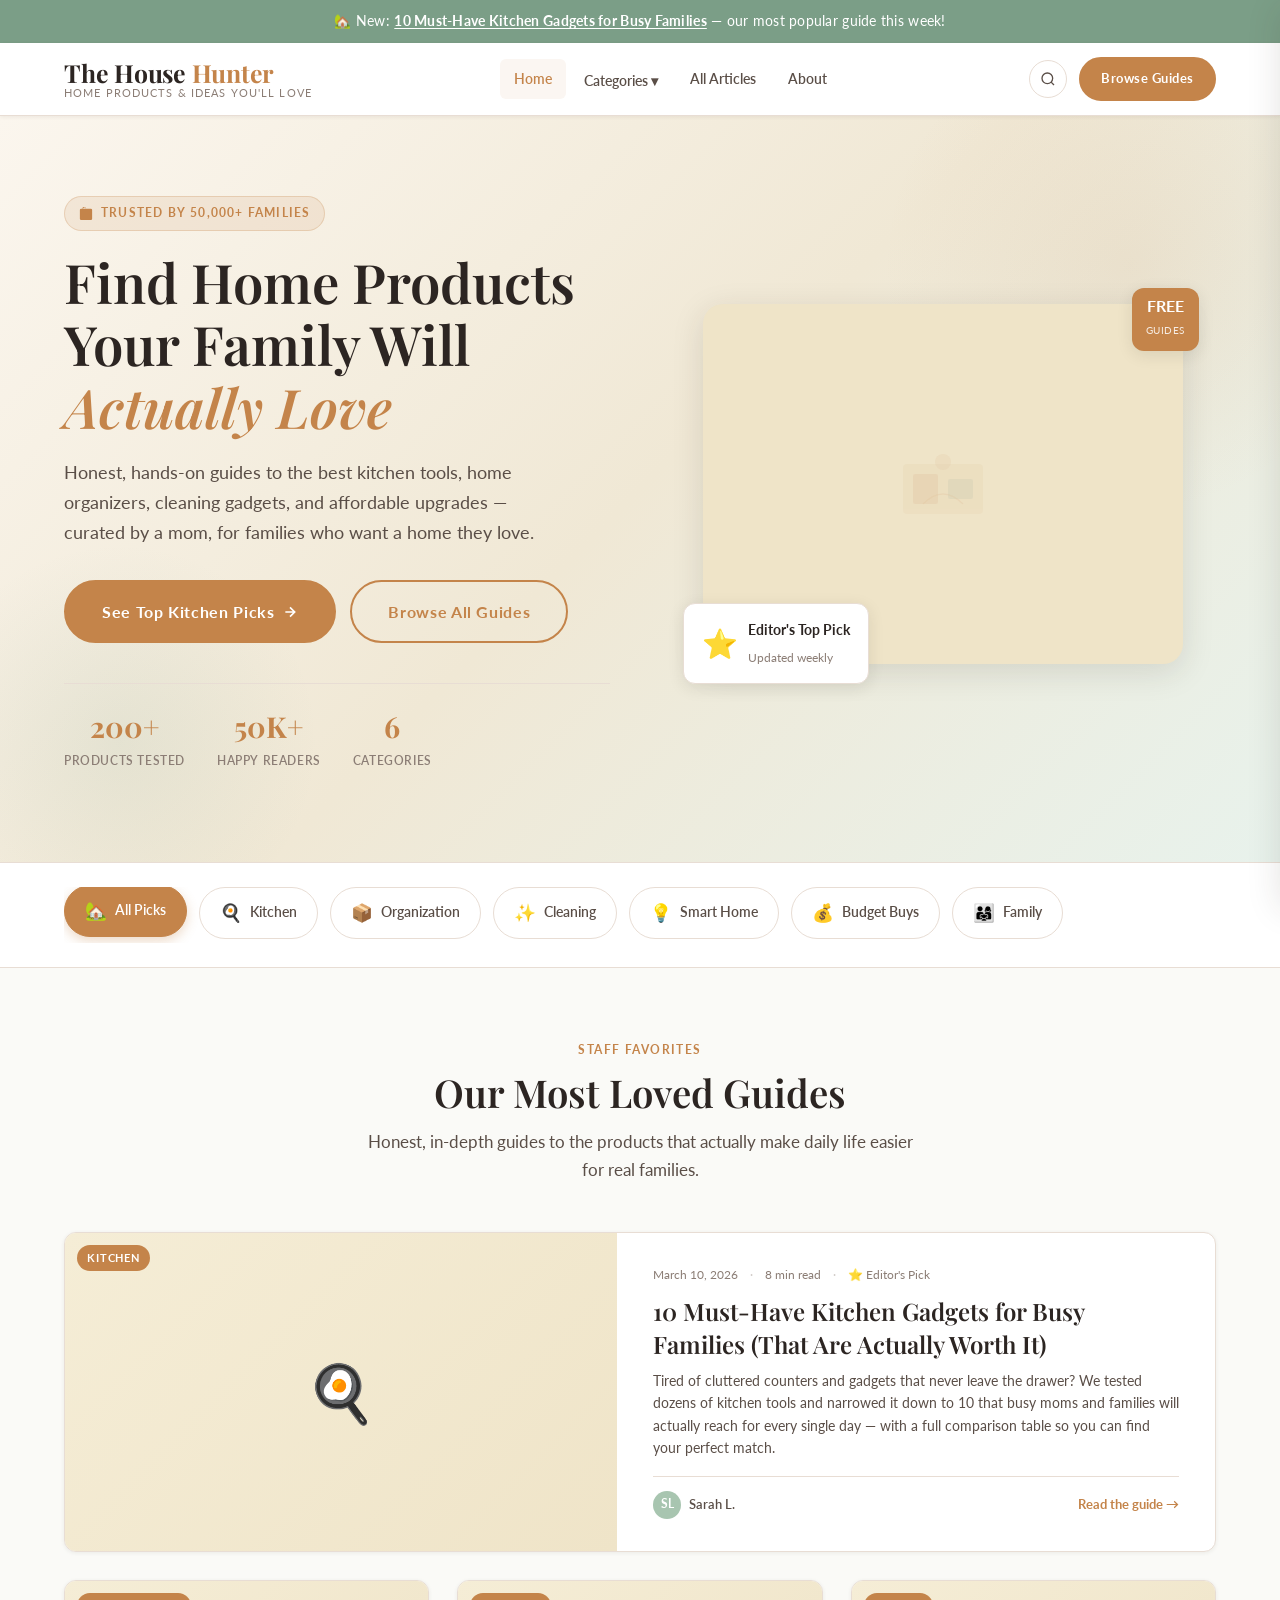
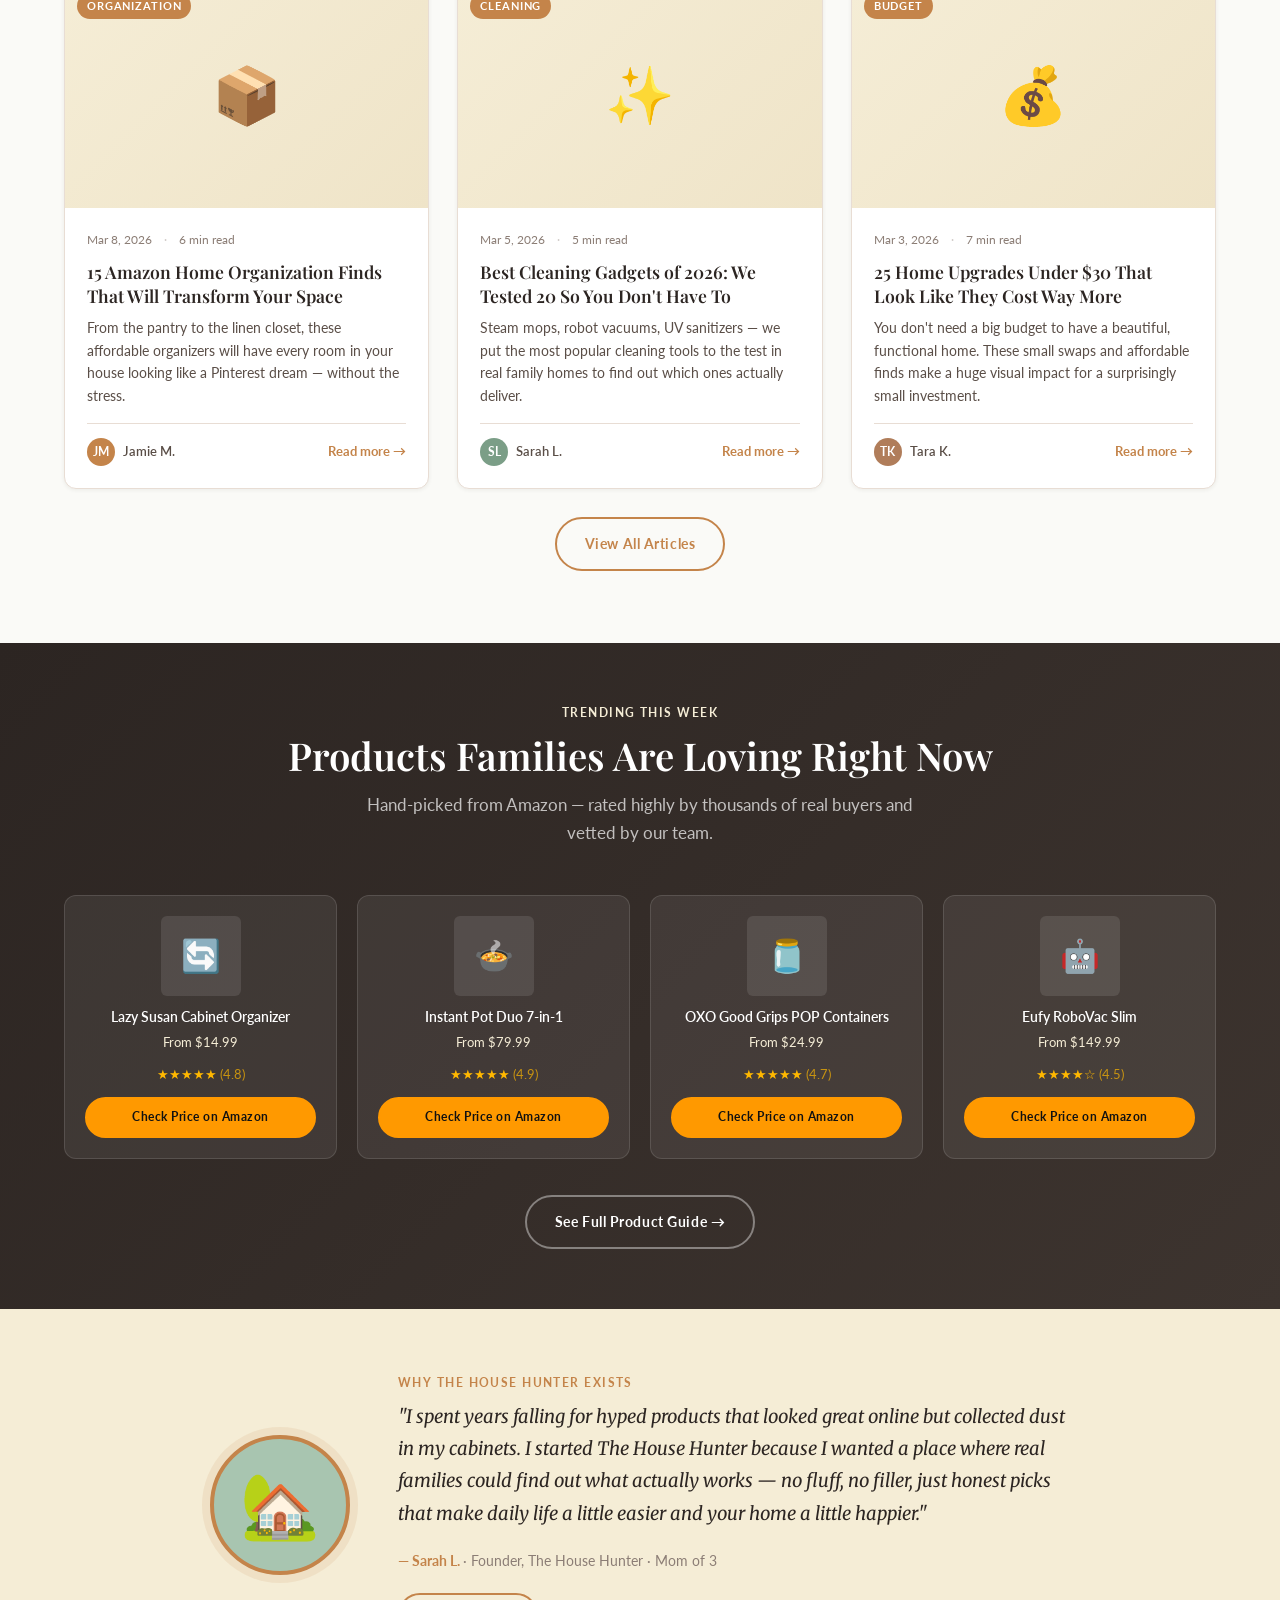
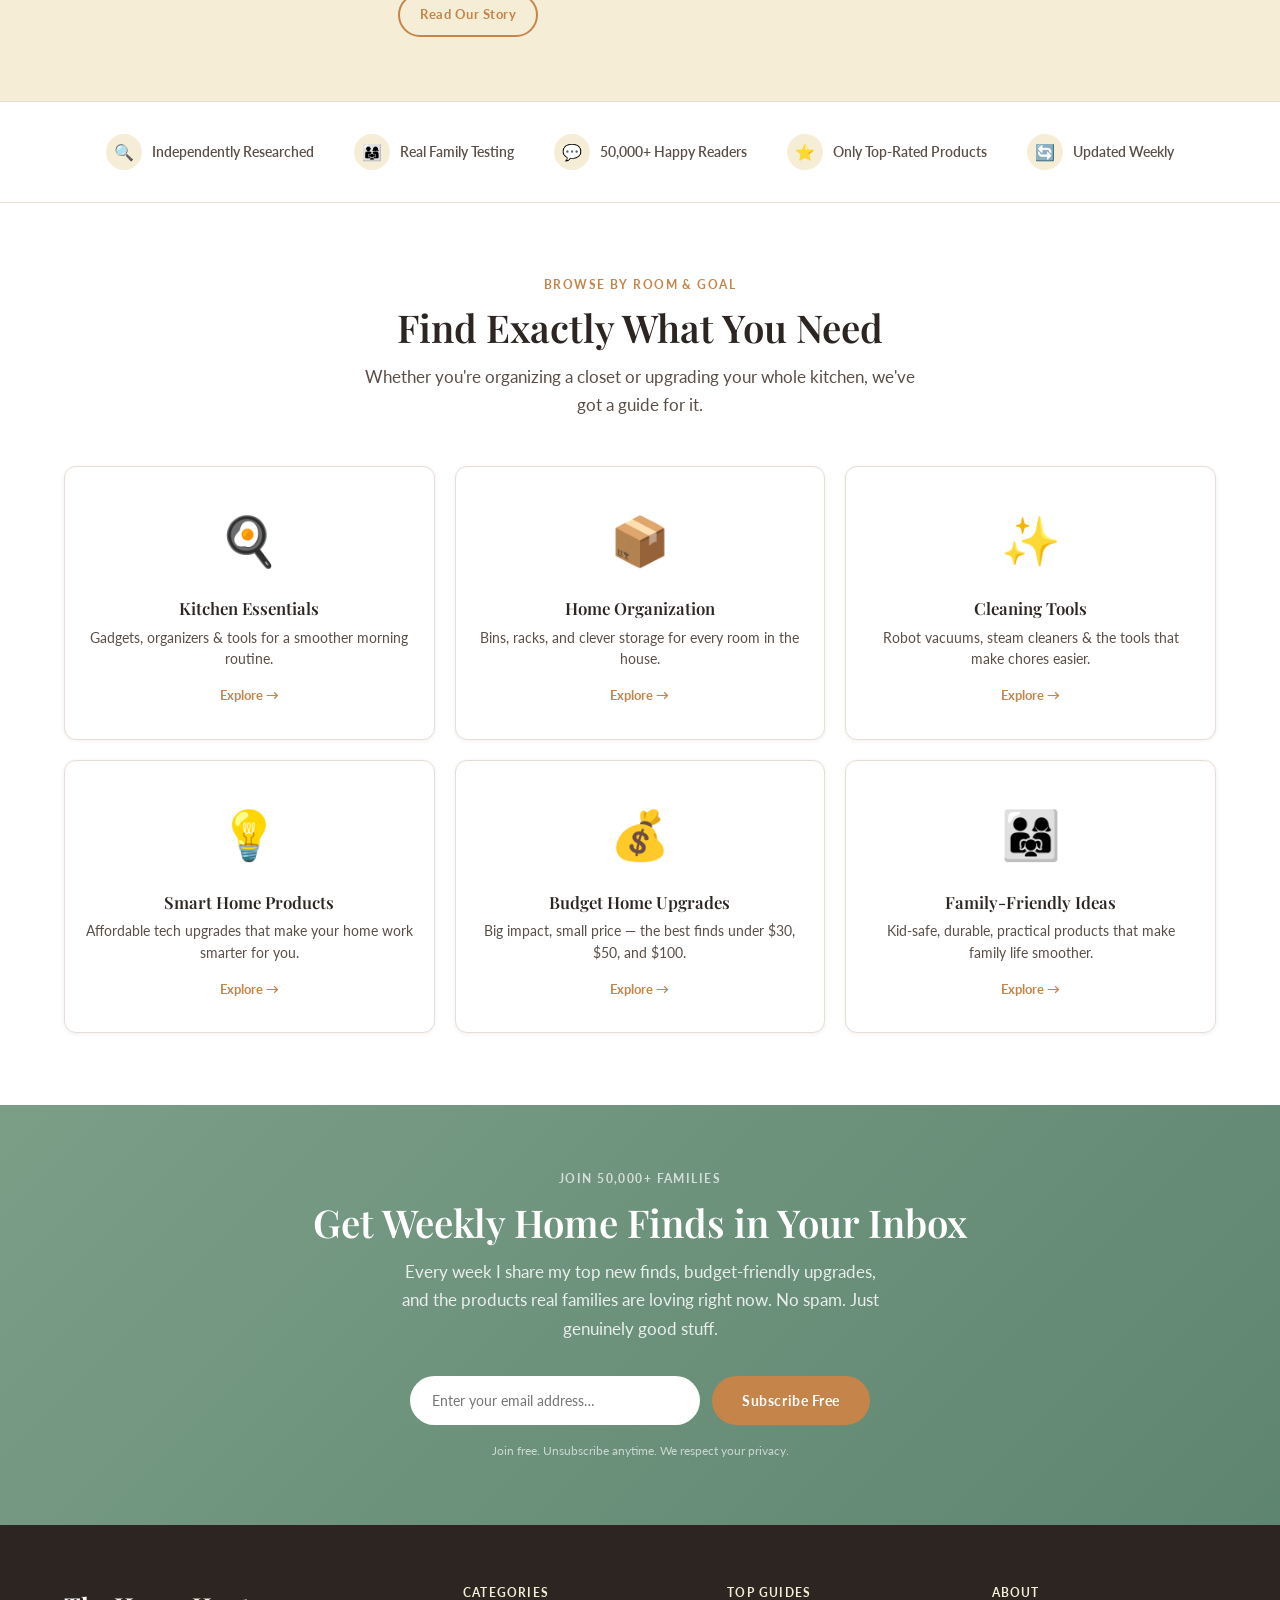
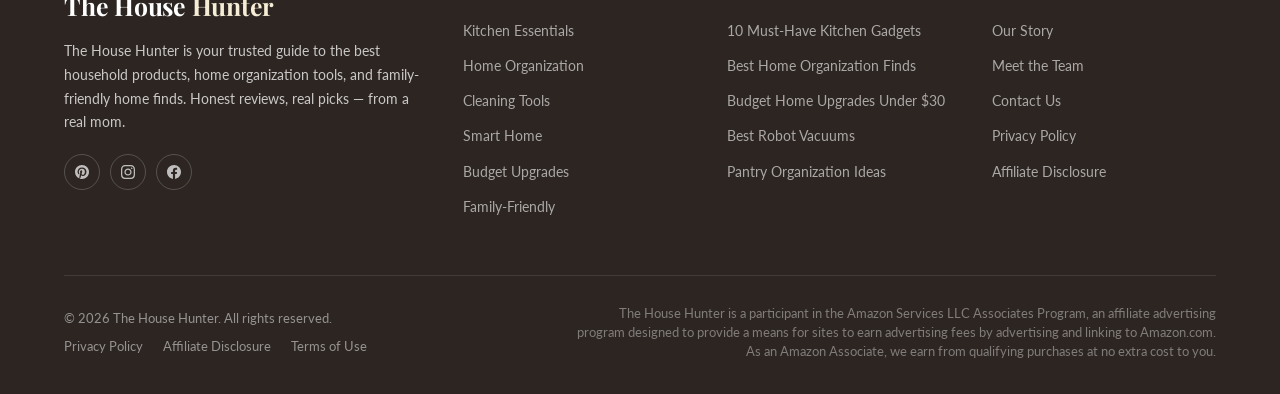
==== commit e62ac27b: "Rebrand: HomeHaven → The House Hunter" ====
--- a/index.html
+++ b/index.html
@@ -3,12 +3,12 @@
 <head>
   <meta charset="UTF-8" />
   <meta name="viewport" content="width=device-width, initial-scale=1.0" />
-  <meta name="description" content="Home Haven — your trusted guide to the best home improvement products, kitchen essentials, organization tools, and family-friendly home finds. Honest reviews, real picks." />
-  <meta property="og:title" content="Home Haven | Trusted Home Product Guides" />
+  <meta name="description" content="The House Hunter — your trusted guide to the best home improvement products, kitchen essentials, organization tools, and family-friendly home finds. Honest reviews, real picks." />
+  <meta property="og:title" content="The House Hunter | Trusted Home Product Guides" />
   <meta property="og:description" content="Discover the best household products, home organization tools, and affordable home upgrades curated for busy moms and families." />
   <meta property="og:type" content="website" />
   <meta name="pinterest-rich-pin" content="true" />
-  <title>Home Haven | Trusted Home Product Guides for Families</title>
+  <title>The House Hunter | Trusted Home Product Guides for Families</title>
   <link rel="stylesheet" href="css/styles.css" />
   <link rel="preconnect" href="https://fonts.googleapis.com" />
   <link rel="preconnect" href="https://fonts.gstatic.com" crossorigin />
@@ -23,8 +23,8 @@
   <!-- Header -->
   <header class="site-header" role="banner">
     <div class="container header-inner">
-      <a href="index.html" class="site-logo" aria-label="Home Haven home">
-        <span class="logo-name">Home<span>Haven</span></span>
+      <a href="index.html" class="site-logo" aria-label="The House Hunter home">
+        <span class="logo-name">The House<span> Hunter</span></span>
         <span class="logo-tagline">Home Products &amp; Ideas You'll Love</span>
       </a>
 
@@ -378,11 +378,11 @@
         <div class="about-strip-inner">
           <div class="about-avatar-ring" aria-hidden="true">🏡</div>
           <div class="about-text">
-            <span class="section-eyebrow">Why HomeHaven Exists</span>
+            <span class="section-eyebrow">Why The House Hunter Exists</span>
             <blockquote>
-              "I spent years falling for hyped products that looked great online but collected dust in my cabinets. I started HomeHaven because I wanted a place where real families could find out what actually works — no fluff, no filler, just honest picks that make daily life a little easier and your home a little happier."
+              "I spent years falling for hyped products that looked great online but collected dust in my cabinets. I started The House Hunter because I wanted a place where real families could find out what actually works — no fluff, no filler, just honest picks that make daily life a little easier and your home a little happier."
             </blockquote>
-            <cite>— Sarah L. <span>· Founder, HomeHaven · Mom of 3</span></cite>
+            <cite>— Sarah L. <span>· Founder, The House Hunter · Mom of 3</span></cite>
             <div style="margin-top:20px;">
               <a href="about.html" class="btn btn-secondary btn-sm">Read Our Story</a>
             </div>
@@ -392,7 +392,7 @@
     </section>
 
     <!-- ===== TRUST STRIP ===== -->
-    <div class="trust-strip" aria-label="Why trust HomeHaven">
+    <div class="trust-strip" aria-label="Why trust The House Hunter">
       <div class="container">
         <div class="trust-items">
           <div class="trust-item">
@@ -509,9 +509,9 @@
       <div class="footer-grid">
 
         <div class="footer-brand">
-          <a href="index.html" class="logo-name">Home<span>Haven</span></a>
+          <a href="index.html" class="logo-name">The House<span> Hunter</span></a>
           <p>
-            HomeHaven is your trusted guide to the best household products, home organization tools, and family-friendly home finds. Honest reviews, real picks — from a real mom.
+            The House Hunter is your trusted guide to the best household products, home organization tools, and family-friendly home finds. Honest reviews, real picks — from a real mom.
           </p>
           <div class="social-links" aria-label="Social media links">
             <a href="#" class="social-link" aria-label="Pinterest">
@@ -564,7 +564,7 @@
 
       <div class="footer-bottom">
         <div>
-          <p style="color:rgba(255,255,255,0.5);">© 2026 HomeHaven. All rights reserved.</p>
+          <p style="color:rgba(255,255,255,0.5);">© 2026 The House Hunter. All rights reserved.</p>
           <div class="footer-links" style="margin-top:6px;">
             <a href="#privacy">Privacy Policy</a>
             <a href="#affiliate">Affiliate Disclosure</a>
@@ -572,7 +572,7 @@
           </div>
         </div>
         <p class="footer-disclaimer">
-          HomeHaven is a participant in the Amazon Services LLC Associates Program, an affiliate advertising program designed to provide a means for sites to earn advertising fees by advertising and linking to Amazon.com. As an Amazon Associate, we earn from qualifying purchases at no extra cost to you.
+          The House Hunter is a participant in the Amazon Services LLC Associates Program, an affiliate advertising program designed to provide a means for sites to earn advertising fees by advertising and linking to Amazon.com. As an Amazon Associate, we earn from qualifying purchases at no extra cost to you.
         </p>
       </div>
     </div>
